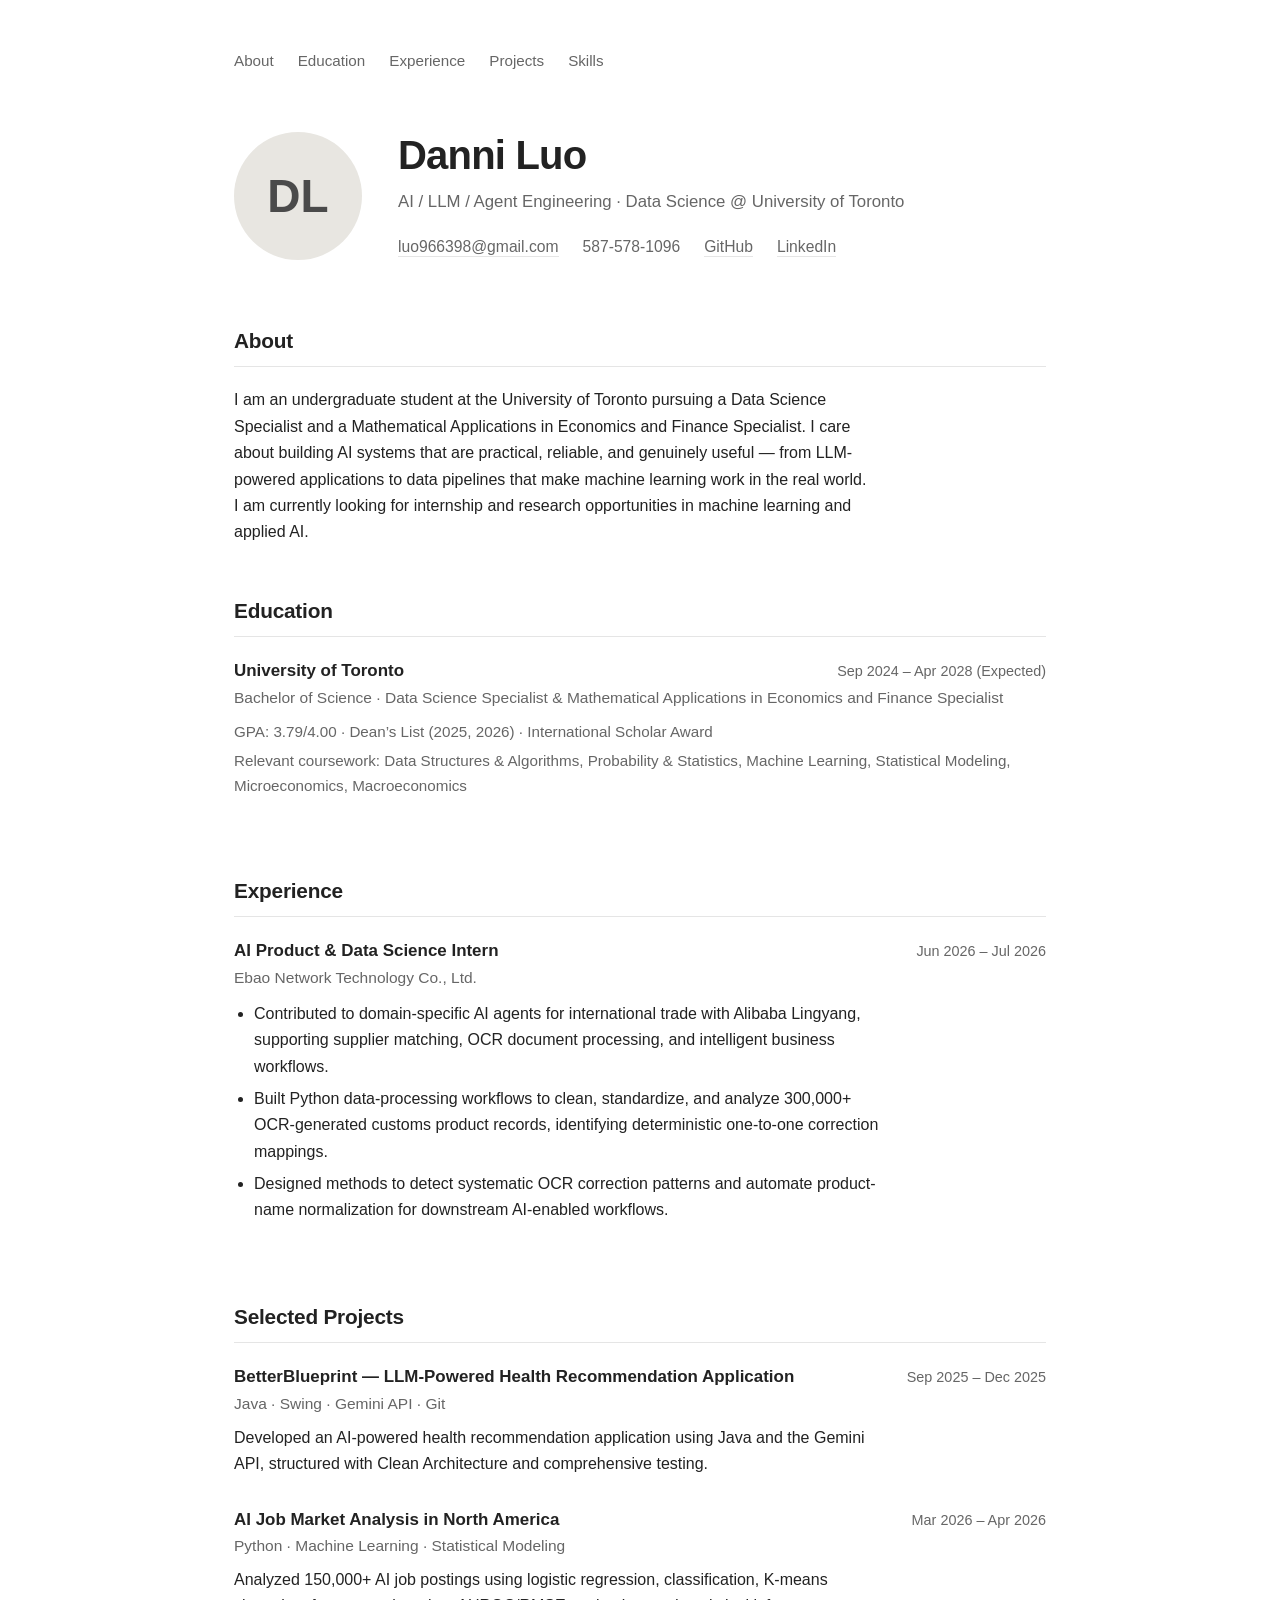
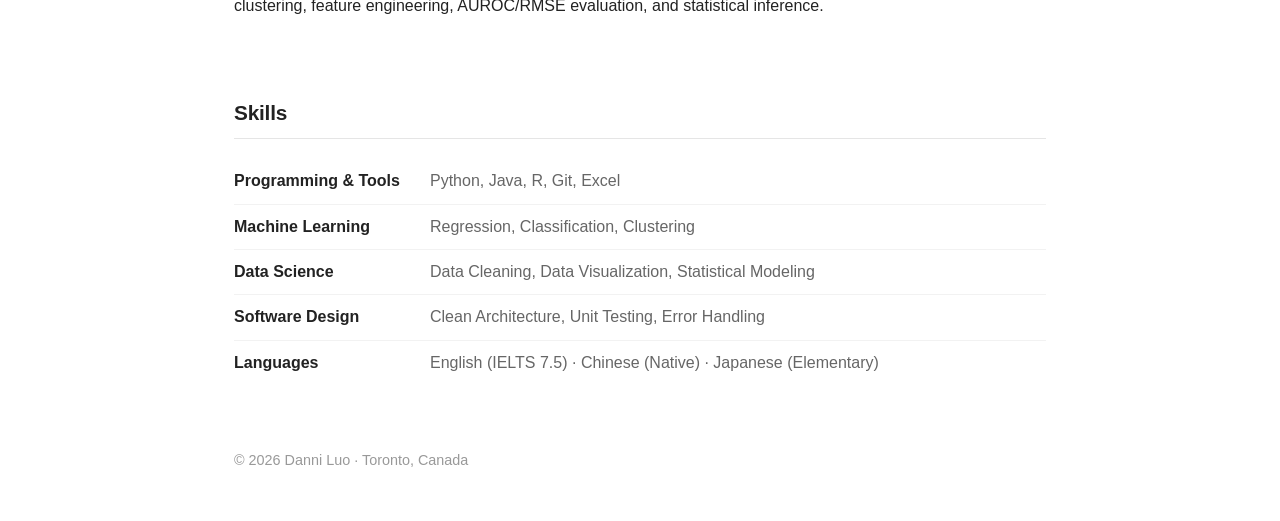
==== index.html @ 26270cbc "Initial personal website (Kaiming-style, GitHub Pages ready)" ====
<!DOCTYPE html>
<html lang="en">
<head>
  <meta charset="UTF-8">
  <meta name="viewport" content="width=device-width, initial-scale=1.0">
  <meta name="description" content="Danni Luo — Undergraduate student at the University of Toronto specializing in Data Science, with experience in AI, LLM, and agent engineering.">
  <title>Danni Luo</title>
  <link rel="stylesheet" href="css/style.css">
</head>
<body>

  <header class="site-header">
    <nav class="site-nav" aria-label="Page sections">
      <a href="#about">About</a>
      <a href="#education">Education</a>
      <a href="#experience">Experience</a>
      <a href="#projects">Projects</a>
      <a href="#skills">Skills</a>
    </nav>

    <div class="identity">
      <div class="avatar-wrap">
        <!-- Replace assets/avatar.svg with your photo (e.g. profile.jpg) -->
        <img class="avatar" src="assets/avatar.svg" alt="Danni Luo" width="128" height="128">
      </div>
      <div class="identity-text">
        <h1>Danni Luo</h1>
        <p class="tagline">AI / LLM / Agent Engineering &middot; Data Science @ University of Toronto</p>
        <ul class="contact">
          <li><a href="mailto:luo966398@gmail.com">luo966398@gmail.com</a></li>
          <li>587-578-1096</li>
          <!-- TODO: replace href with your GitHub profile URL -->
          <li><a href="#" class="placeholder" aria-label="GitHub profile (add link)">GitHub</a></li>
          <!-- TODO: replace href with your LinkedIn profile URL -->
          <li><a href="#" class="placeholder" aria-label="LinkedIn profile (add link)">LinkedIn</a></li>
        </ul>
      </div>
    </div>
  </header>

  <main>

    <section id="about" class="section">
      <h2>About</h2>
      <p>
        I am an undergraduate student at the University of Toronto pursuing a
        Data Science Specialist and a Mathematical Applications in Economics
        and Finance Specialist. I care about building AI systems that are
        practical, reliable, and genuinely useful &mdash; from LLM-powered
        applications to data pipelines that make machine learning work in the
        real world. I am currently looking for internship and research
        opportunities in machine learning and applied AI.
      </p>
    </section>

    <section id="education" class="section">
      <h2>Education</h2>
      <div class="entry">
        <div class="entry-head">
          <h3>University of Toronto</h3>
          <span class="entry-date">Sep 2024 &ndash; Apr 2028 (Expected)</span>
        </div>
        <p class="entry-sub">Bachelor of Science &middot; Data Science Specialist &amp; Mathematical Applications in Economics and Finance Specialist</p>
        <p class="entry-meta">GPA: 3.79/4.00 &middot; Dean&rsquo;s List (2025, 2026) &middot; International Scholar Award</p>
        <p class="entry-meta">Relevant coursework: Data Structures &amp; Algorithms, Probability &amp; Statistics, Machine Learning, Statistical Modeling, Microeconomics, Macroeconomics</p>
      </div>
    </section>

    <section id="experience" class="section">
      <h2>Experience</h2>
      <div class="entry">
        <div class="entry-head">
          <h3>AI Product &amp; Data Science Intern</h3>
          <span class="entry-date">Jun 2026 &ndash; Jul 2026</span>
        </div>
        <p class="entry-sub">Ebao Network Technology Co., Ltd.</p>
        <ul class="entry-list">
          <li>Contributed to domain-specific AI agents for international trade with Alibaba Lingyang, supporting supplier matching, OCR document processing, and intelligent business workflows.</li>
          <li>Built Python data-processing workflows to clean, standardize, and analyze 300,000+ OCR-generated customs product records, identifying deterministic one-to-one correction mappings.</li>
          <li>Designed methods to detect systematic OCR correction patterns and automate product-name normalization for downstream AI-enabled workflows.</li>
        </ul>
      </div>
    </section>

    <section id="projects" class="section">
      <h2>Selected Projects</h2>

      <div class="entry">
        <div class="entry-head">
          <h3>BetterBlueprint &mdash; LLM-Powered Health Recommendation Application</h3>
          <span class="entry-date">Sep 2025 &ndash; Dec 2025</span>
        </div>
        <p class="entry-sub">Java &middot; Swing &middot; Gemini API &middot; Git</p>
        <p class="entry-body">Developed an AI-powered health recommendation application using Java and the Gemini API, structured with Clean Architecture and comprehensive testing.</p>
      </div>

      <div class="entry">
        <div class="entry-head">
          <h3>AI Job Market Analysis in North America</h3>
          <span class="entry-date">Mar 2026 &ndash; Apr 2026</span>
        </div>
        <p class="entry-sub">Python &middot; Machine Learning &middot; Statistical Modeling</p>
        <p class="entry-body">Analyzed 150,000+ AI job postings using logistic regression, classification, K-means clustering, feature engineering, AUROC/RMSE evaluation, and statistical inference.</p>
      </div>
    </section>

    <section id="skills" class="section">
      <h2>Skills</h2>
      <dl class="skills">
        <div class="skill-row">
          <dt>Programming &amp; Tools</dt>
          <dd>Python, Java, R, Git, Excel</dd>
        </div>
        <div class="skill-row">
          <dt>Machine Learning</dt>
          <dd>Regression, Classification, Clustering</dd>
        </div>
        <div class="skill-row">
          <dt>Data Science</dt>
          <dd>Data Cleaning, Data Visualization, Statistical Modeling</dd>
        </div>
        <div class="skill-row">
          <dt>Software Design</dt>
          <dd>Clean Architecture, Unit Testing, Error Handling</dd>
        </div>
        <div class="skill-row">
          <dt>Languages</dt>
          <dd>English (IELTS 7.5) &middot; Chinese (Native) &middot; Japanese (Elementary)</dd>
        </div>
      </dl>
    </section>

  </main>

  <footer class="site-footer">
    <p>&copy; <span id="year"></span> Danni Luo &middot; Toronto, Canada</p>
  </footer>

  <script>
    document.getElementById("year").textContent = new Date().getFullYear();
  </script>
</body>
</html>
---- css/style.css ----
:root {
  --text: #222222;
  --muted: #666666;
  --line: #e5e5e5;
  --bg: #ffffff;
  --accent: #b45309;
}

* {
  margin: 0;
  padding: 0;
  box-sizing: border-box;
}

html {
  scroll-behavior: smooth;
}

body {
  font-family: -apple-system, BlinkMacSystemFont, "Segoe UI", Roboto,
    "Helvetica Neue", Helvetica, Arial, sans-serif;
  color: var(--text);
  background: var(--bg);
  line-height: 1.65;
  -webkit-font-smoothing: antialiased;
}

.site-header {
  max-width: 860px;
  margin: 0 auto;
  padding: 48px 24px 0;
}

.site-nav {
  display: flex;
  flex-wrap: wrap;
  gap: 24px;
  margin-bottom: 56px;
}

.site-nav a {
  color: var(--muted);
  text-decoration: none;
  font-size: 0.95rem;
  border-bottom: 1px solid transparent;
  padding-bottom: 2px;
  transition: color 0.15s ease, border-color 0.15s ease;
}

.site-nav a:hover {
  color: var(--text);
  border-bottom-color: var(--text);
}

.identity {
  display: flex;
  align-items: center;
  gap: 36px;
}

.avatar-wrap {
  flex-shrink: 0;
}

.avatar {
  display: block;
  width: 128px;
  height: 128px;
  border-radius: 50%;
  object-fit: cover;
}

.identity-text h1 {
  font-size: 2.5rem;
  font-weight: 700;
  letter-spacing: -0.02em;
  line-height: 1.15;
  margin-bottom: 10px;
}

.tagline {
  color: var(--muted);
  font-size: 1.05rem;
  margin-bottom: 18px;
}

.contact {
  list-style: none;
  display: flex;
  flex-wrap: wrap;
  gap: 8px 24px;
  color: var(--muted);
  font-size: 0.98rem;
}

.contact a {
  color: var(--muted);
  text-decoration: none;
  border-bottom: 1px solid var(--line);
  padding-bottom: 1px;
  transition: color 0.15s ease, border-color 0.15s ease;
}

.contact a:hover {
  color: var(--text);
  border-bottom-color: var(--text);
}

main {
  max-width: 860px;
  margin: 0 auto;
  padding: 24px 24px 8px;
}

.section {
  padding: 40px 0 8px;
}

.section h2 {
  font-size: 1.3rem;
  font-weight: 700;
  letter-spacing: -0.01em;
  margin-bottom: 20px;
  padding-bottom: 8px;
  border-bottom: 1px solid var(--line);
}

.section > p {
  max-width: 72ch;
}

.entry {
  margin-bottom: 28px;
}

.entry-head {
  display: flex;
  flex-wrap: wrap;
  align-items: baseline;
  justify-content: space-between;
  gap: 4px 16px;
}

.entry-head h3 {
  font-size: 1.06rem;
  font-weight: 650;
}

.entry-date {
  color: var(--muted);
  font-size: 0.9rem;
  white-space: nowrap;
}

.entry-sub {
  color: var(--muted);
  font-size: 0.97rem;
  margin-bottom: 8px;
}

.entry-meta {
  color: var(--muted);
  font-size: 0.95rem;
  margin-bottom: 4px;
}

.entry-list {
  margin: 10px 0 0 1.25em;
}

.entry-list li {
  margin-bottom: 6px;
  max-width: 72ch;
}

.entry-body {
  max-width: 72ch;
}

.skills {
  margin-bottom: 8px;
}

.skill-row {
  display: grid;
  grid-template-columns: 180px 1fr;
  gap: 16px;
  padding: 9px 0;
  border-bottom: 1px solid #f2f2f2;
}

.skill-row dt {
  font-weight: 600;
}

.skill-row dd {
  color: var(--muted);
}

.skill-row:last-child {
  border-bottom: none;
}

.site-footer {
  max-width: 860px;
  margin: 0 auto;
  padding: 40px 24px 48px;
  color: #999999;
  font-size: 0.9rem;
}

.placeholder {
  text-decoration: none;
  border-bottom-style: dotted;
}

@media (max-width: 640px) {
  .site-header {
    padding-top: 28px;
  }

  .site-nav {
    gap: 16px;
    margin-bottom: 36px;
  }

  .identity {
    flex-direction: column;
    align-items: flex-start;
    gap: 20px;
  }

  .identity-text h1 {
    font-size: 2rem;
  }

  .skill-row {
    grid-template-columns: 1fr;
    gap: 2px;
  }
}
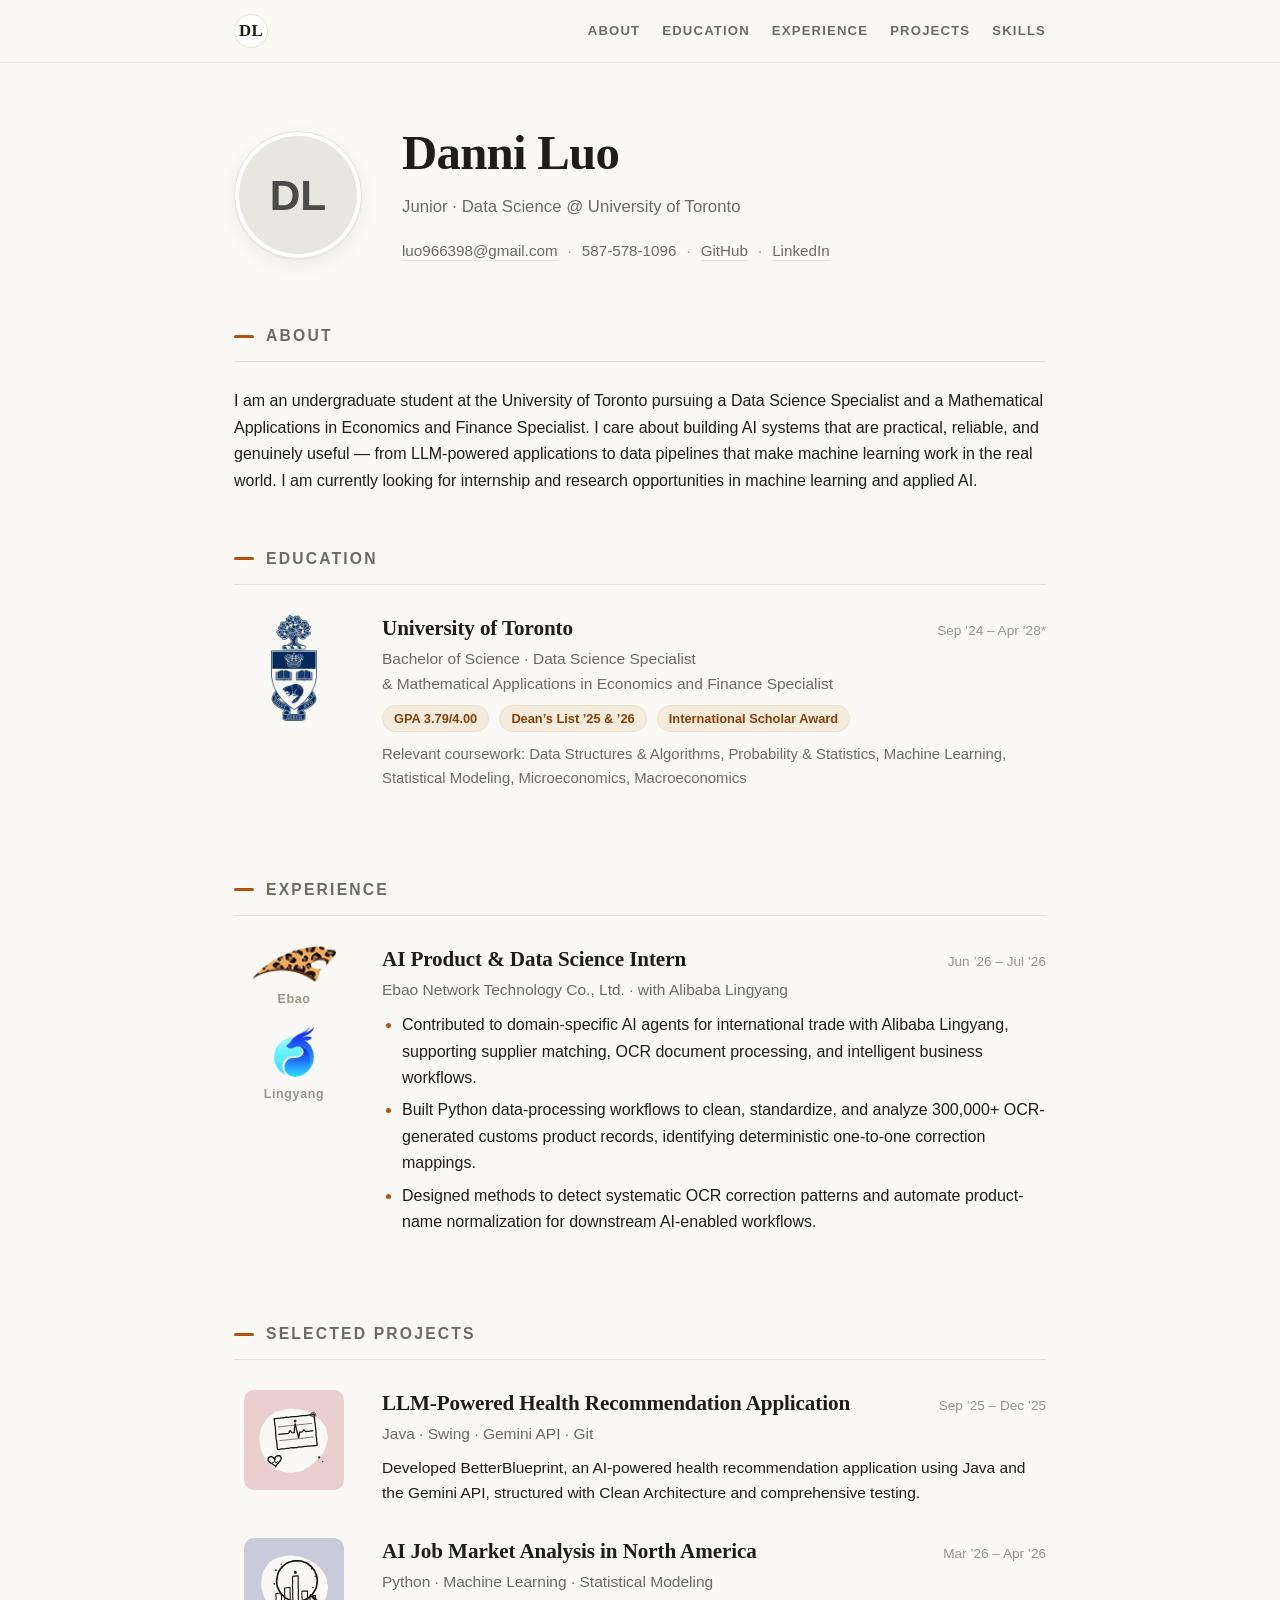
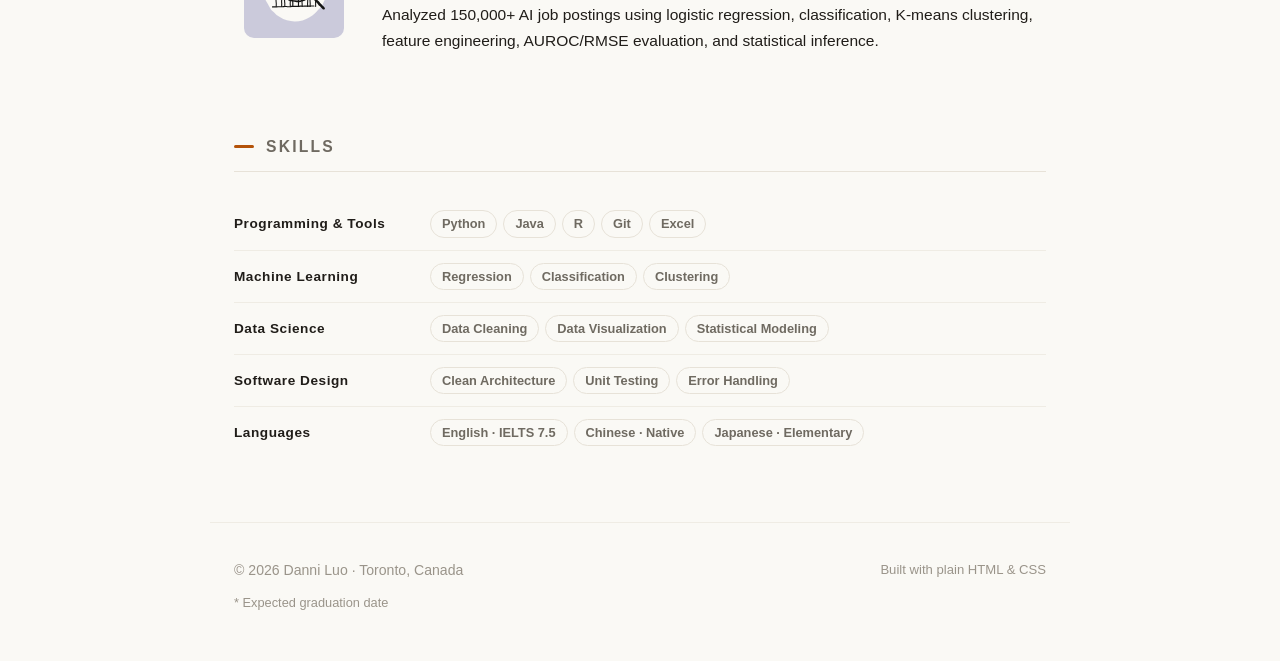
==== commit db2238a6: "Redesign site: unified layout, official logos, hand-drawn project art - Warm ivory theme, serif disp" ====
--- a/index.html
+++ b/index.html
@@ -4,20 +4,29 @@
   <meta charset="UTF-8">
   <meta name="viewport" content="width=device-width, initial-scale=1.0">
   <meta name="description" content="Danni Luo — Undergraduate student at the University of Toronto specializing in Data Science, with experience in AI, LLM, and agent engineering.">
+  <meta property="og:title" content="Danni Luo">
+  <meta property="og:description" content="Data Science @ University of Toronto">
+  <meta property="og:type" content="website">
   <title>Danni Luo</title>
+  <link rel="icon" href="assets/avatar.svg" type="image/svg+xml">
   <link rel="stylesheet" href="css/style.css">
 </head>
 <body>
 
-  <header class="site-header">
+  <div class="nav-wrap">
     <nav class="site-nav" aria-label="Page sections">
-      <a href="#about">About</a>
-      <a href="#education">Education</a>
-      <a href="#experience">Experience</a>
-      <a href="#projects">Projects</a>
-      <a href="#skills">Skills</a>
+      <a class="nav-brand" href="#top" aria-label="Back to top">DL</a>
+      <span class="nav-links">
+        <a href="#about">About</a>
+        <a href="#education">Education</a>
+        <a href="#experience">Experience</a>
+        <a href="#projects">Projects</a>
+        <a href="#skills">Skills</a>
+      </span>
     </nav>
+  </div>
 
+  <header class="site-header" id="top">
     <div class="identity">
       <div class="avatar-wrap">
         <!-- Replace assets/avatar.svg with your photo (e.g. profile.jpg) -->
@@ -25,12 +34,11 @@
       </div>
       <div class="identity-text">
         <h1>Danni Luo</h1>
-        <p class="tagline">AI / LLM / Agent Engineering &middot; Data Science @ University of Toronto</p>
+        <p class="tagline">Junior &middot; Data&nbsp;Science @ University&nbsp;of&nbsp;Toronto</p>
         <ul class="contact">
           <li><a href="mailto:luo966398@gmail.com">luo966398@gmail.com</a></li>
           <li>587-578-1096</li>
-          <!-- TODO: replace href with your GitHub profile URL -->
-          <li><a href="#" class="placeholder" aria-label="GitHub profile (add link)">GitHub</a></li>
+          <li><a href="https://github.com/DanniLuo1" target="_blank" rel="noopener">GitHub</a></li>
           <!-- TODO: replace href with your LinkedIn profile URL -->
           <li><a href="#" class="placeholder" aria-label="LinkedIn profile (add link)">LinkedIn</a></li>
         </ul>
@@ -55,52 +63,83 @@
 
     <section id="education" class="section">
       <h2>Education</h2>
-      <div class="entry">
-        <div class="entry-head">
-          <h3>University of Toronto</h3>
-          <span class="entry-date">Sep 2024 &ndash; Apr 2028 (Expected)</span>
+      <div class="entry with-logo">
+        <div class="entry-logo">
+          <img class="logo-crest" src="assets/logos/uoft.png" alt="University of Toronto crest" loading="lazy">
         </div>
-        <p class="entry-sub">Bachelor of Science &middot; Data Science Specialist &amp; Mathematical Applications in Economics and Finance Specialist</p>
-        <p class="entry-meta">GPA: 3.79/4.00 &middot; Dean&rsquo;s List (2025, 2026) &middot; International Scholar Award</p>
-        <p class="entry-meta">Relevant coursework: Data Structures &amp; Algorithms, Probability &amp; Statistics, Machine Learning, Statistical Modeling, Microeconomics, Macroeconomics</p>
+        <div class="entry-content">
+          <div class="entry-head">
+            <h3>University of Toronto</h3>
+            <span class="entry-date">Sep &rsquo;24 &ndash; Apr &rsquo;28&ast;</span>
+          </div>
+          <p class="entry-sub">Bachelor of Science &middot; Data Science Specialist<br>&amp; Mathematical Applications in Economics and Finance Specialist</p>
+          <p class="entry-meta">
+            <span class="badge">GPA 3.79/4.00</span>
+            <span class="badge">Dean&rsquo;s List &rsquo;25 &amp; &rsquo;26</span>
+            <span class="badge">International Scholar Award</span>
+          </p>
+          <p class="entry-meta">Relevant coursework: Data Structures &amp; Algorithms, Probability &amp; Statistics, Machine Learning, Statistical Modeling, Microeconomics, Macroeconomics</p>
+        </div>
       </div>
     </section>
 
     <section id="experience" class="section">
       <h2>Experience</h2>
-      <div class="entry">
-        <div class="entry-head">
-          <h3>AI Product &amp; Data Science Intern</h3>
-          <span class="entry-date">Jun 2026 &ndash; Jul 2026</span>
+      <div class="entry with-logo">
+        <div class="entry-logo logo-stack">
+          <figure class="logo-item">
+            <img class="logo-leopard" src="assets/logos/ebao.png" alt="Ebao leopard mark" loading="lazy">
+            <figcaption>Ebao</figcaption>
+          </figure>
+          <figure class="logo-item">
+            <img class="logo-ram" src="assets/logos/lingyang.png" alt="Alibaba Lingyang mark" loading="lazy">
+            <figcaption>Lingyang</figcaption>
+          </figure>
         </div>
-        <p class="entry-sub">Ebao Network Technology Co., Ltd.</p>
-        <ul class="entry-list">
-          <li>Contributed to domain-specific AI agents for international trade with Alibaba Lingyang, supporting supplier matching, OCR document processing, and intelligent business workflows.</li>
-          <li>Built Python data-processing workflows to clean, standardize, and analyze 300,000+ OCR-generated customs product records, identifying deterministic one-to-one correction mappings.</li>
-          <li>Designed methods to detect systematic OCR correction patterns and automate product-name normalization for downstream AI-enabled workflows.</li>
-        </ul>
+        <div class="entry-content">
+          <div class="entry-head">
+            <h3>AI Product &amp; Data Science Intern</h3>
+            <span class="entry-date">Jun &rsquo;26 &ndash; Jul &rsquo;26</span>
+          </div>
+          <p class="entry-sub">Ebao Network Technology Co., Ltd. &middot; with Alibaba Lingyang</p>
+          <ul class="entry-list">
+            <li>Contributed to domain-specific AI agents for international trade with Alibaba Lingyang, supporting supplier matching, OCR document processing, and intelligent business workflows.</li>
+            <li>Built Python data-processing workflows to clean, standardize, and analyze 300,000+ OCR-generated customs product records, identifying deterministic one-to-one correction mappings.</li>
+            <li>Designed methods to detect systematic OCR correction patterns and automate product-name normalization for downstream AI-enabled workflows.</li>
+          </ul>
+        </div>
       </div>
     </section>
 
     <section id="projects" class="section">
       <h2>Selected Projects</h2>
 
-      <div class="entry">
-        <div class="entry-head">
-          <h3>BetterBlueprint &mdash; LLM-Powered Health Recommendation Application</h3>
-          <span class="entry-date">Sep 2025 &ndash; Dec 2025</span>
+      <div class="entry with-logo">
+        <div class="entry-logo">
+          <img class="project-art-img" src="assets/projects/betterblueprint.svg" alt="Hand-drawn illustration of a blueprint sheet carrying a heartbeat pulse line, with a small heart" loading="lazy">
         </div>
-        <p class="entry-sub">Java &middot; Swing &middot; Gemini API &middot; Git</p>
-        <p class="entry-body">Developed an AI-powered health recommendation application using Java and the Gemini API, structured with Clean Architecture and comprehensive testing.</p>
+        <div class="entry-content">
+          <div class="entry-head">
+            <h3>LLM-Powered Health Recommendation Application</h3>
+            <span class="entry-date">Sep &rsquo;25 &ndash; Dec &rsquo;25</span>
+          </div>
+          <p class="entry-sub">Java &middot; Swing &middot; Gemini API &middot; Git</p>
+          <p class="entry-body">Developed BetterBlueprint, an AI-powered health recommendation application using Java and the Gemini API, structured with Clean Architecture and comprehensive testing.</p>
+        </div>
       </div>
 
-      <div class="entry">
-        <div class="entry-head">
-          <h3>AI Job Market Analysis in North America</h3>
-          <span class="entry-date">Mar 2026 &ndash; Apr 2026</span>
+      <div class="entry with-logo">
+        <div class="entry-logo">
+          <img class="project-art-img" src="assets/projects/jobmarket.svg" alt="Hand-drawn illustration of a magnifying glass reading a field of bar-chart marks" loading="lazy">
         </div>
-        <p class="entry-sub">Python &middot; Machine Learning &middot; Statistical Modeling</p>
-        <p class="entry-body">Analyzed 150,000+ AI job postings using logistic regression, classification, K-means clustering, feature engineering, AUROC/RMSE evaluation, and statistical inference.</p>
+        <div class="entry-content">
+          <div class="entry-head">
+            <h3>AI Job Market Analysis in North America</h3>
+            <span class="entry-date">Mar &rsquo;26 &ndash; Apr &rsquo;26</span>
+          </div>
+          <p class="entry-sub">Python &middot; Machine Learning &middot; Statistical Modeling</p>
+          <p class="entry-body">Analyzed 150,000+ AI job postings using logistic regression, classification, K-means clustering, feature engineering, AUROC/RMSE evaluation, and statistical inference.</p>
+        </div>
       </div>
     </section>
 
@@ -109,23 +148,23 @@
       <dl class="skills">
         <div class="skill-row">
           <dt>Programming &amp; Tools</dt>
-          <dd>Python, Java, R, Git, Excel</dd>
+          <dd><ul class="chip-row"><li>Python</li><li>Java</li><li>R</li><li>Git</li><li>Excel</li></ul></dd>
         </div>
         <div class="skill-row">
           <dt>Machine Learning</dt>
-          <dd>Regression, Classification, Clustering</dd>
+          <dd><ul class="chip-row"><li>Regression</li><li>Classification</li><li>Clustering</li></ul></dd>
         </div>
         <div class="skill-row">
           <dt>Data Science</dt>
-          <dd>Data Cleaning, Data Visualization, Statistical Modeling</dd>
+          <dd><ul class="chip-row"><li>Data Cleaning</li><li>Data Visualization</li><li>Statistical Modeling</li></ul></dd>
         </div>
         <div class="skill-row">
           <dt>Software Design</dt>
-          <dd>Clean Architecture, Unit Testing, Error Handling</dd>
+          <dd><ul class="chip-row"><li>Clean Architecture</li><li>Unit Testing</li><li>Error Handling</li></ul></dd>
         </div>
         <div class="skill-row">
           <dt>Languages</dt>
-          <dd>English (IELTS 7.5) &middot; Chinese (Native) &middot; Japanese (Elementary)</dd>
+          <dd><ul class="chip-row"><li>English · IELTS 7.5</li><li>Chinese · Native</li><li>Japanese · Elementary</li></ul></dd>
         </div>
       </dl>
     </section>
@@ -133,7 +172,11 @@
   </main>
 
   <footer class="site-footer">
-    <p>&copy; <span id="year"></span> Danni Luo &middot; Toronto, Canada</p>
+    <div class="footer-row">
+      <p>&copy; <span id="year"></span> Danni Luo &middot; Toronto, Canada</p>
+      <p class="footer-note">Built with plain HTML &amp; CSS</p>
+    </div>
+    <p class="footnote">&ast; Expected graduation date</p>
   </footer>
 
   <script>
--- a/css/style.css
+++ b/css/style.css
@@ -1,9 +1,26 @@
+/* ------------------------------------------------------------------
+   Danni Luo — personal site
+   Minimal academic layout, warm ivory canvas, amber accent,
+   serif display type paired with a system sans body.
+------------------------------------------------------------------- */
+
 :root {
-  --text: #222222;
-  --muted: #666666;
-  --line: #e5e5e5;
-  --bg: #ffffff;
+  --bg: #faf9f5;
+  --surface: #ffffff;
+  --text: #201d19;
+  --muted: #6f6a61;
+  --faint: #9a948a;
+  --line: #e7e2d8;
+  --line-soft: #efece4;
   --accent: #b45309;
+  --accent-ink: #8a3f06;
+  --accent-soft: #f6ecdd;
+  --serif: "Charter", "Bitstream Charter", "Cambria", Georgia, "Times New Roman", serif;
+  --sans: -apple-system, BlinkMacSystemFont, "Segoe UI", Roboto,
+    "Helvetica Neue", Helvetica, Arial, sans-serif;
+  --radius: 14px;
+  --shadow-card: 0 1px 2px rgba(32, 29, 25, 0.05), 0 6px 18px rgba(32, 29, 25, 0.06);
+  --shadow-lift: 0 2px 4px rgba(32, 29, 25, 0.06), 0 14px 30px rgba(32, 29, 25, 0.1);
 }
 
 * {
@@ -17,45 +34,126 @@
 }
 
 body {
-  font-family: -apple-system, BlinkMacSystemFont, "Segoe UI", Roboto,
-    "Helvetica Neue", Helvetica, Arial, sans-serif;
+  font-family: var(--sans);
   color: var(--text);
   background: var(--bg);
   line-height: 1.65;
   -webkit-font-smoothing: antialiased;
-}
+  text-rendering: optimizeLegibility;
+}
+
+::selection {
+  background: var(--accent-soft);
+  color: var(--accent-ink);
+}
+
+a {
+  color: inherit;
+}
+
+a:focus-visible,
+button:focus-visible {
+  outline: 2px solid var(--accent);
+  outline-offset: 2px;
+  border-radius: 2px;
+}
+
+/* ------------------------------- navigation ------------------------------- */
+
+.nav-wrap {
+  position: sticky;
+  top: 0;
+  z-index: 20;
+  background: rgba(250, 249, 245, 0.82);
+  -webkit-backdrop-filter: blur(10px);
+  backdrop-filter: blur(10px);
+  border-bottom: 1px solid var(--line-soft);
+}
+
+.site-nav {
+  max-width: 860px;
+  margin: 0 auto;
+  padding: 14px 24px;
+  display: flex;
+  align-items: center;
+  justify-content: space-between;
+  gap: 16px;
+}
+
+.nav-brand {
+  font-family: var(--serif);
+  font-weight: 700;
+  font-size: 1.05rem;
+  letter-spacing: 0.02em;
+  text-decoration: none;
+  color: var(--text);
+  width: 34px;
+  height: 34px;
+  display: inline-flex;
+  align-items: center;
+  justify-content: center;
+  border: 1px solid var(--line);
+  border-radius: 50%;
+  background: var(--surface);
+  transition: border-color 0.15s ease, color 0.15s ease;
+}
+
+.nav-brand:hover {
+  border-color: var(--accent);
+  color: var(--accent);
+}
+
+.nav-links {
+  display: flex;
+  flex-wrap: wrap;
+  gap: 6px 22px;
+}
+
+.nav-links a {
+  color: var(--muted);
+  text-decoration: none;
+  font-size: 0.82rem;
+  font-weight: 600;
+  letter-spacing: 0.09em;
+  text-transform: uppercase;
+  padding: 4px 0;
+  position: relative;
+  transition: color 0.15s ease;
+}
+
+.nav-links a::after {
+  content: "";
+  position: absolute;
+  left: 0;
+  bottom: 0;
+  width: 100%;
+  height: 2px;
+  background: var(--accent);
+  transform: scaleX(0);
+  transform-origin: left;
+  transition: transform 0.18s ease;
+}
+
+.nav-links a:hover {
+  color: var(--text);
+}
+
+.nav-links a:hover::after {
+  transform: scaleX(1);
+}
+
+/* ------------------------------- header ------------------------------- */
 
 .site-header {
   max-width: 860px;
   margin: 0 auto;
-  padding: 48px 24px 0;
-}
-
-.site-nav {
-  display: flex;
-  flex-wrap: wrap;
-  gap: 24px;
-  margin-bottom: 56px;
-}
-
-.site-nav a {
-  color: var(--muted);
-  text-decoration: none;
-  font-size: 0.95rem;
-  border-bottom: 1px solid transparent;
-  padding-bottom: 2px;
-  transition: color 0.15s ease, border-color 0.15s ease;
-}
-
-.site-nav a:hover {
-  color: var(--text);
-  border-bottom-color: var(--text);
+  padding: 64px 24px 0;
 }
 
 .identity {
   display: flex;
   align-items: center;
-  gap: 36px;
+  gap: 40px;
 }
 
 .avatar-wrap {
@@ -68,14 +166,19 @@
   height: 128px;
   border-radius: 50%;
   object-fit: cover;
+  background: var(--surface);
+  border: 1px solid var(--line);
+  padding: 4px;
+  box-shadow: var(--shadow-card);
 }
 
 .identity-text h1 {
-  font-size: 2.5rem;
+  font-family: var(--serif);
+  font-size: 3.05rem;
   font-weight: 700;
-  letter-spacing: -0.02em;
-  line-height: 1.15;
-  margin-bottom: 10px;
+  letter-spacing: -0.015em;
+  line-height: 1.1;
+  margin-bottom: 12px;
 }
 
 .tagline {
@@ -88,9 +191,16 @@
   list-style: none;
   display: flex;
   flex-wrap: wrap;
-  gap: 8px 24px;
-  color: var(--muted);
-  font-size: 0.98rem;
+  align-items: center;
+  gap: 6px 0;
+  color: var(--muted);
+  font-size: 0.95rem;
+}
+
+.contact li + li::before {
+  content: "·";
+  margin: 0 10px;
+  color: var(--faint);
 }
 
 .contact a {
@@ -102,35 +212,110 @@
 }
 
 .contact a:hover {
-  color: var(--text);
-  border-bottom-color: var(--text);
-}
+  color: var(--accent-ink);
+  border-bottom-color: var(--accent);
+}
+
+/* ------------------------------- sections ------------------------------- */
 
 main {
   max-width: 860px;
   margin: 0 auto;
-  padding: 24px 24px 8px;
+  padding: 16px 24px 8px;
 }
 
 .section {
-  padding: 40px 0 8px;
+  padding: 44px 0 8px;
+  scroll-margin-top: 76px;
 }
 
 .section h2 {
-  font-size: 1.3rem;
+  display: flex;
+  align-items: center;
+  gap: 12px;
+  font-size: 0.98rem;
   font-weight: 700;
-  letter-spacing: -0.01em;
-  margin-bottom: 20px;
-  padding-bottom: 8px;
+  letter-spacing: 0.14em;
+  text-transform: uppercase;
+  color: var(--muted);
+  margin-bottom: 26px;
+  padding-bottom: 12px;
   border-bottom: 1px solid var(--line);
 }
 
+.section h2::before {
+  content: "";
+  width: 20px;
+  height: 3px;
+  border-radius: 2px;
+  background: var(--accent);
+  flex-shrink: 0;
+}
+
 .section > p {
-  max-width: 72ch;
-}
+  max-width: none;
+}
+
+/* ------------------------------- entries ------------------------------- */
 
 .entry {
   margin-bottom: 28px;
+}
+
+.entry.with-logo {
+  display: grid;
+  grid-template-columns: 120px 1fr;
+  gap: 28px;
+  align-items: start;
+}
+
+.entry-logo {
+  display: flex;
+  flex-direction: column;
+  align-items: center;
+  justify-content: flex-start;
+  gap: 18px;
+  padding-top: 4px;
+}
+
+.entry-logo img {
+  display: block;
+  width: auto;
+  height: auto;
+  object-fit: contain;
+}
+
+.entry-logo .logo-crest {
+  height: 106px;
+}
+
+.logo-item {
+  display: flex;
+  flex-direction: column;
+  align-items: center;
+  gap: 7px;
+}
+
+.logo-item figcaption {
+  font-size: 0.78rem;
+  font-weight: 600;
+  letter-spacing: 0.05em;
+  color: var(--faint);
+}
+
+.logo-item .logo-leopard {
+  height: 36px;
+}
+
+.logo-item .logo-ram {
+  height: 50px;
+}
+
+.entry-logo .project-art-img {
+  width: 100px;
+  height: 100px;
+  object-fit: cover;
+  border-radius: 10px;
 }
 
 .entry-head {
@@ -142,13 +327,16 @@
 }
 
 .entry-head h3 {
-  font-size: 1.06rem;
-  font-weight: 650;
+  font-family: var(--serif);
+  font-size: 1.32rem;
+  font-weight: 700;
+  letter-spacing: -0.005em;
 }
 
 .entry-date {
-  color: var(--muted);
-  font-size: 0.9rem;
+  color: var(--faint);
+  font-size: 0.85rem;
+  font-variant-numeric: tabular-nums;
   white-space: nowrap;
 }
 
@@ -160,8 +348,21 @@
 
 .entry-meta {
   color: var(--muted);
-  font-size: 0.95rem;
-  margin-bottom: 4px;
+  font-size: 0.93rem;
+  margin-bottom: 6px;
+}
+
+.badge {
+  display: inline-block;
+  font-size: 0.8rem;
+  font-weight: 600;
+  color: var(--accent-ink);
+  background: var(--accent-soft);
+  border: 1px solid #efdfc9;
+  border-radius: 999px;
+  padding: 2px 11px;
+  margin: 0 6px 4px 0;
+  white-space: nowrap;
 }
 
 .entry-list {
@@ -170,12 +371,43 @@
 
 .entry-list li {
   margin-bottom: 6px;
-  max-width: 72ch;
+}
+
+.entry-list li::marker {
+  color: var(--accent);
 }
 
 .entry-body {
-  max-width: 72ch;
-}
+  font-size: 0.97rem;
+}
+
+/* ------------------------------- chips ------------------------------- */
+
+.chip-row {
+  list-style: none;
+  display: flex;
+  flex-wrap: wrap;
+  gap: 6px;
+}
+
+.chip-row li {
+  font-size: 0.8rem;
+  font-weight: 550;
+  color: var(--muted);
+  background: var(--bg);
+  border: 1px solid var(--line);
+  border-radius: 999px;
+  padding: 2px 11px;
+  white-space: nowrap;
+  transition: color 0.15s ease, border-color 0.15s ease;
+}
+
+.chip-row li:hover {
+  color: var(--accent-ink);
+  border-color: var(--accent);
+}
+
+/* ------------------------------- skills ------------------------------- */
 
 .skills {
   margin-bottom: 8px;
@@ -185,12 +417,16 @@
   display: grid;
   grid-template-columns: 180px 1fr;
   gap: 16px;
-  padding: 9px 0;
-  border-bottom: 1px solid #f2f2f2;
+  padding: 12px 0;
+  border-bottom: 1px solid var(--line-soft);
+  align-items: start;
 }
 
 .skill-row dt {
-  font-weight: 600;
+  font-size: 0.85rem;
+  font-weight: 700;
+  letter-spacing: 0.04em;
+  padding-top: 3px;
 }
 
 .skill-row dd {
@@ -200,13 +436,33 @@
 .skill-row:last-child {
   border-bottom: none;
 }
+
+/* ------------------------------- footer ------------------------------- */
 
 .site-footer {
   max-width: 860px;
   margin: 0 auto;
-  padding: 40px 24px 48px;
-  color: #999999;
-  font-size: 0.9rem;
+  padding: 36px 24px 48px;
+  color: var(--faint);
+  font-size: 0.88rem;
+  border-top: 1px solid var(--line-soft);
+  margin-top: 40px;
+}
+
+.footer-row {
+  display: flex;
+  flex-wrap: wrap;
+  justify-content: space-between;
+  gap: 4px 16px;
+}
+
+.footer-note {
+  font-size: 0.82rem;
+}
+
+.footnote {
+  margin-top: 10px;
+  font-size: 0.8rem;
 }
 
 .placeholder {
@@ -214,14 +470,34 @@
   border-bottom-style: dotted;
 }
 
+/* ------------------------------- responsive ------------------------------- */
+
 @media (max-width: 640px) {
   .site-header {
-    padding-top: 28px;
+    padding-top: 40px;
   }
 
   .site-nav {
-    gap: 16px;
-    margin-bottom: 36px;
+    padding: 12px 20px;
+    flex-wrap: nowrap;
+  }
+
+  .nav-links {
+    flex-wrap: nowrap;
+    gap: 18px;
+    overflow-x: auto;
+    scrollbar-width: none;
+    -webkit-mask-image: linear-gradient(to right, #000 90%, transparent);
+    mask-image: linear-gradient(to right, #000 90%, transparent);
+  }
+
+  .nav-links::-webkit-scrollbar {
+    display: none;
+  }
+
+  .nav-links a {
+    font-size: 0.74rem;
+    white-space: nowrap;
   }
 
   .identity {
@@ -231,11 +507,53 @@
   }
 
   .identity-text h1 {
-    font-size: 2rem;
+    font-size: 2.45rem;
+  }
+
+  .entry.with-logo {
+    grid-template-columns: 1fr;
+    gap: 14px;
+  }
+
+  .entry-logo {
+    flex-direction: row;
+    align-items: center;
+    justify-content: flex-start;
+    gap: 26px;
+    padding-top: 0;
+  }
+
+  .entry-logo .logo-crest {
+    height: 72px;
+  }
+
+  .logo-item .logo-leopard {
+    height: 30px;
+  }
+
+  .logo-item .logo-ram {
+    height: 42px;
+  }
+
+  .entry-logo .project-art-img {
+    width: 76px;
+    height: 76px;
   }
 
   .skill-row {
     grid-template-columns: 1fr;
-    gap: 2px;
-  }
-}
+    gap: 6px;
+  }
+}
+
+@media (prefers-reduced-motion: reduce) {
+  html {
+    scroll-behavior: auto;
+  }
+
+  *,
+  *::before,
+  *::after {
+    transition: none !important;
+  }
+}
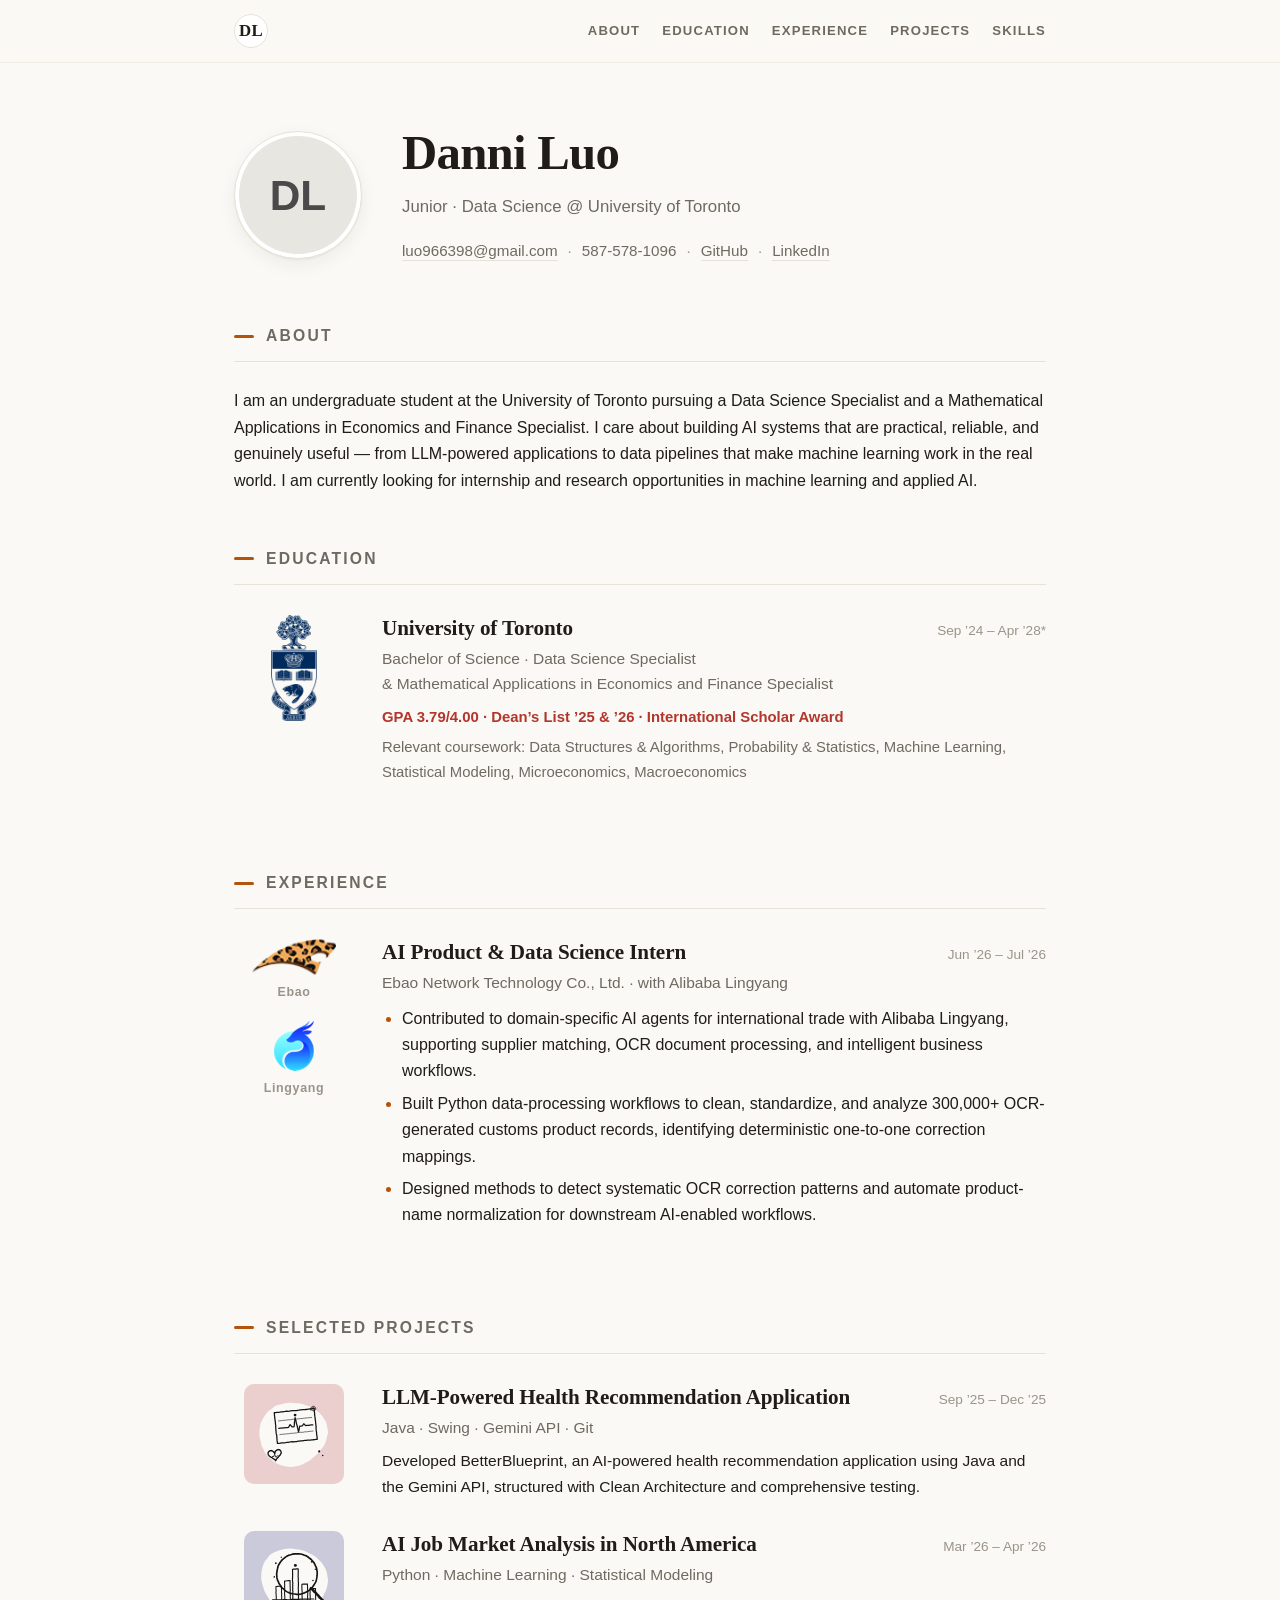
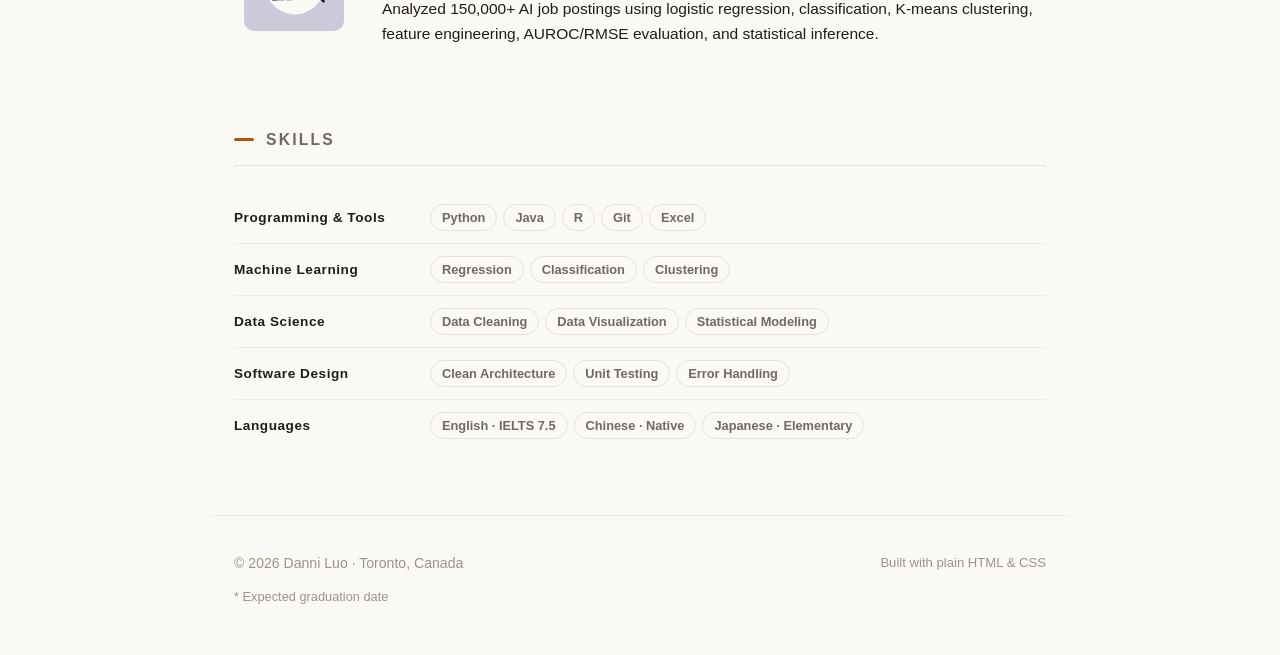
==== commit 89314ead: "Refine copy and footer: junior tagline, two-line degree, text highlights - Tagline: Junior · Data Sc" ====
--- a/index.html
+++ b/index.html
@@ -73,11 +73,7 @@
             <span class="entry-date">Sep &rsquo;24 &ndash; Apr &rsquo;28&ast;</span>
           </div>
           <p class="entry-sub">Bachelor of Science &middot; Data Science Specialist<br>&amp; Mathematical Applications in Economics and Finance Specialist</p>
-          <p class="entry-meta">
-            <span class="badge">GPA 3.79/4.00</span>
-            <span class="badge">Dean&rsquo;s List &rsquo;25 &amp; &rsquo;26</span>
-            <span class="badge">International Scholar Award</span>
-          </p>
+          <p class="entry-meta highlights">GPA 3.79/4.00 &middot; Dean&rsquo;s List &rsquo;25 &amp; &rsquo;26 &middot; International Scholar Award</p>
           <p class="entry-meta">Relevant coursework: Data Structures &amp; Algorithms, Probability &amp; Statistics, Machine Learning, Statistical Modeling, Microeconomics, Macroeconomics</p>
         </div>
       </div>
--- a/css/style.css
+++ b/css/style.css
@@ -15,6 +15,7 @@
   --accent: #b45309;
   --accent-ink: #8a3f06;
   --accent-soft: #f6ecdd;
+  --red: #b3352b;
   --serif: "Charter", "Bitstream Charter", "Cambria", Georgia, "Times New Roman", serif;
   --sans: -apple-system, BlinkMacSystemFont, "Segoe UI", Roboto,
     "Helvetica Neue", Helvetica, Arial, sans-serif;
@@ -352,17 +353,9 @@
   margin-bottom: 6px;
 }
 
-.badge {
-  display: inline-block;
-  font-size: 0.8rem;
+.highlights {
+  color: var(--red);
   font-weight: 600;
-  color: var(--accent-ink);
-  background: var(--accent-soft);
-  border: 1px solid #efdfc9;
-  border-radius: 999px;
-  padding: 2px 11px;
-  margin: 0 6px 4px 0;
-  white-space: nowrap;
 }
 
 .entry-list {
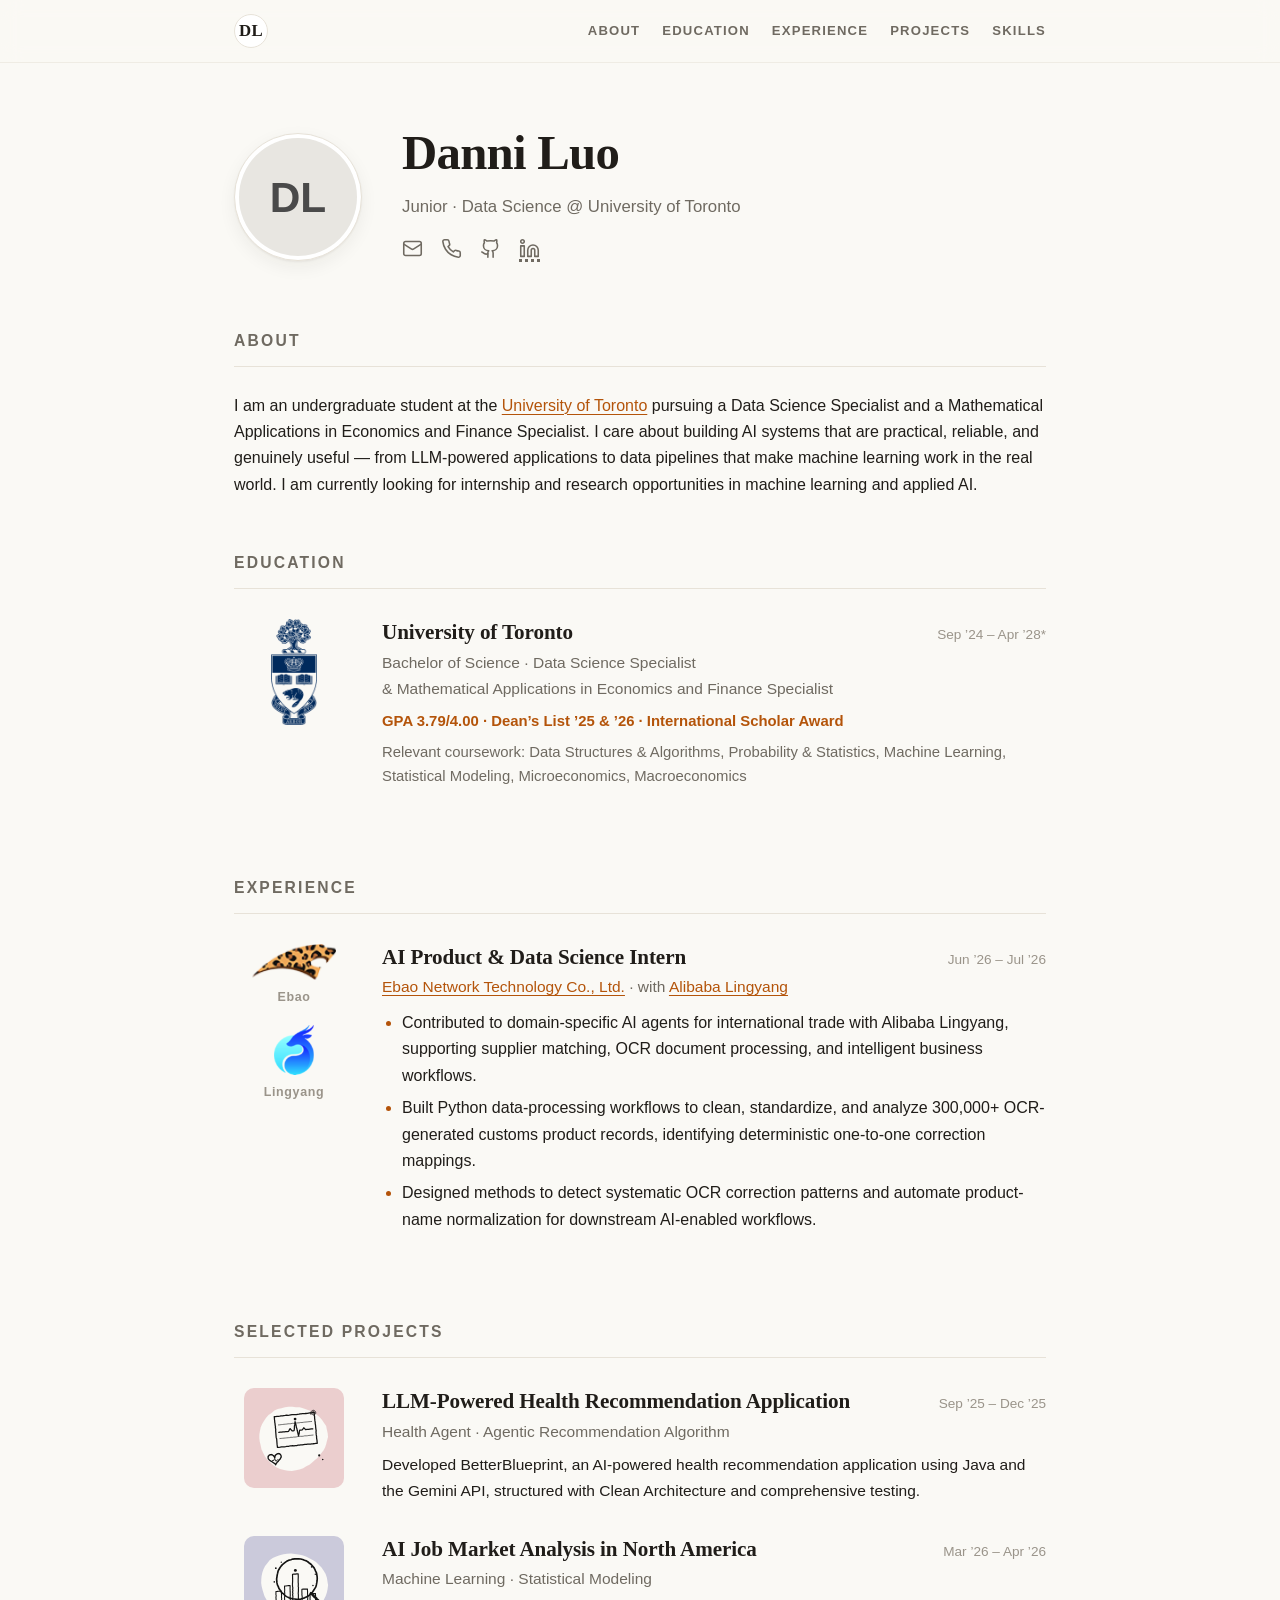
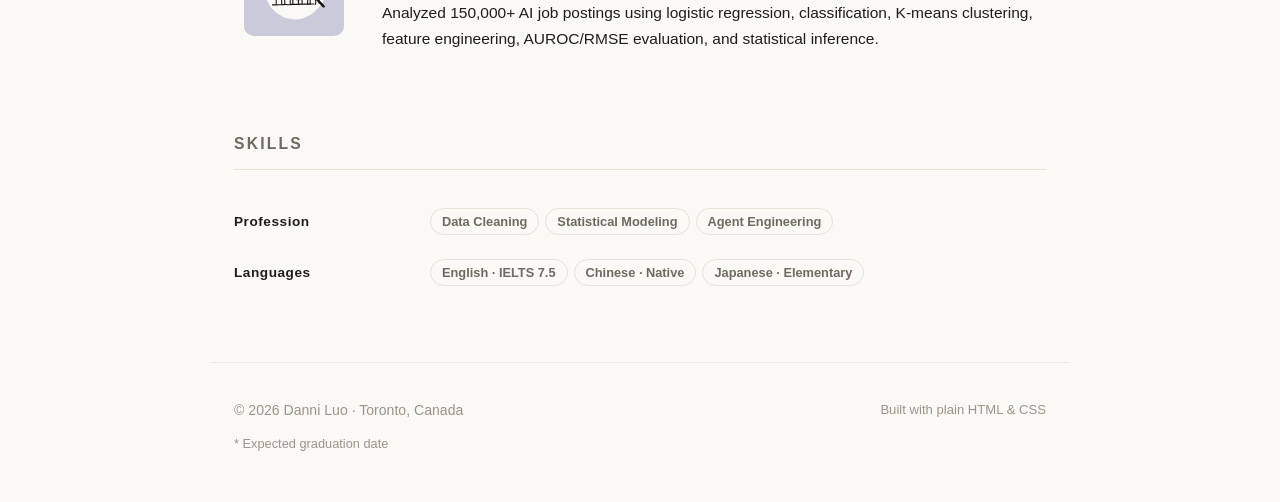
==== commit 7b93f697: "Add text links, contact icons, slimmer skills section - U of T / Ebao / Lingyang names link to offic" ====
--- a/index.html
+++ b/index.html
@@ -36,11 +36,11 @@
         <h1>Danni Luo</h1>
         <p class="tagline">Junior &middot; Data&nbsp;Science @ University&nbsp;of&nbsp;Toronto</p>
         <ul class="contact">
-          <li><a href="mailto:luo966398@gmail.com">luo966398@gmail.com</a></li>
-          <li>587-578-1096</li>
-          <li><a href="https://github.com/DanniLuo1" target="_blank" rel="noopener">GitHub</a></li>
+          <li><a href="mailto:luo966398@gmail.com" aria-label="Email: luo966398@gmail.com"><svg viewBox="0 0 24 24" fill="none" stroke="currentColor" stroke-width="1.8" stroke-linecap="round" stroke-linejoin="round" aria-hidden="true"><rect width="20" height="16" x="2" y="4" rx="2"/><path d="m22 7-8.97 5.7a1.94 1.94 0 0 1-2.06 0L2 7"/></svg></a></li>
+          <li><a href="tel:+15875781096" aria-label="Phone: 587-578-1096"><svg viewBox="0 0 24 24" fill="none" stroke="currentColor" stroke-width="1.8" stroke-linecap="round" stroke-linejoin="round" aria-hidden="true"><path d="M22 16.92v3a2 2 0 0 1-2.18 2 19.79 19.79 0 0 1-8.63-3.07 19.5 19.5 0 0 1-6-6 19.79 19.79 0 0 1-3.07-8.67A2 2 0 0 1 4.11 2h3a2 2 0 0 1 2 1.72 12.84 12.84 0 0 0 .7 2.81 2 2 0 0 1-.45 2.11L8.09 9.91a16 16 0 0 0 6 6l1.27-1.27a2 2 0 0 1 2.11-.45 12.84 12.84 0 0 0 2.81.7A2 2 0 0 1 22 16.92z"/></svg></a></li>
+          <li><a href="https://github.com/DanniLuo1" target="_blank" rel="noopener" aria-label="GitHub profile"><svg viewBox="0 0 24 24" fill="none" stroke="currentColor" stroke-width="1.8" stroke-linecap="round" stroke-linejoin="round" aria-hidden="true"><path d="M15 22v-4a4.8 4.8 0 0 0-1-3.5c3 0 6-2 6-5.5.08-1.25-.27-2.48-1-3.5.28-1.15.28-2.35 0-3.5 0 0-1 0-3 1.5-2.64-.5-5.36-.5-8 0C6 2 5 2 5 2c-.3 1.15-.3 2.35 0 3.5A5.403 5.403 0 0 0 4 9c0 3.5 3 5.5 6 5.5-.39.49-.68 1.05-.85 1.65-.17.6-.22 1.23-.15 1.85v4"/><path d="M9 18c-4.51 2-5-2-7-2"/></svg></a></li>
           <!-- TODO: replace href with your LinkedIn profile URL -->
-          <li><a href="#" class="placeholder" aria-label="LinkedIn profile (add link)">LinkedIn</a></li>
+          <li><a href="#" class="placeholder" aria-label="LinkedIn profile (add link)"><svg viewBox="0 0 24 24" fill="none" stroke="currentColor" stroke-width="1.8" stroke-linecap="round" stroke-linejoin="round" aria-hidden="true"><path d="M16 8a6 6 0 0 1 6 6v7h-4v-7a2 2 0 0 0-2-2 2 2 0 0 0-2 2v7h-4v-7a6 6 0 0 1 6-6z"/><rect width="4" height="12" x="2" y="9"/><circle cx="4" cy="4" r="2"/></svg></a></li>
         </ul>
       </div>
     </div>
@@ -51,7 +51,7 @@
     <section id="about" class="section">
       <h2>About</h2>
       <p>
-        I am an undergraduate student at the University of Toronto pursuing a
+        I am an undergraduate student at the <a class="text-link" href="https://www.utoronto.ca" target="_blank" rel="noopener">University of Toronto</a> pursuing a
         Data Science Specialist and a Mathematical Applications in Economics
         and Finance Specialist. I care about building AI systems that are
         practical, reliable, and genuinely useful &mdash; from LLM-powered
@@ -97,7 +97,7 @@
             <h3>AI Product &amp; Data Science Intern</h3>
             <span class="entry-date">Jun &rsquo;26 &ndash; Jul &rsquo;26</span>
           </div>
-          <p class="entry-sub">Ebao Network Technology Co., Ltd. &middot; with Alibaba Lingyang</p>
+          <p class="entry-sub"><a class="text-link" href="https://www.smartebao.com" target="_blank" rel="noopener">Ebao Network Technology Co., Ltd.</a> &middot; with <a class="text-link" href="https://www.lydaas.com" target="_blank" rel="noopener">Alibaba Lingyang</a></p>
           <ul class="entry-list">
             <li>Contributed to domain-specific AI agents for international trade with Alibaba Lingyang, supporting supplier matching, OCR document processing, and intelligent business workflows.</li>
             <li>Built Python data-processing workflows to clean, standardize, and analyze 300,000+ OCR-generated customs product records, identifying deterministic one-to-one correction mappings.</li>
@@ -119,7 +119,7 @@
             <h3>LLM-Powered Health Recommendation Application</h3>
             <span class="entry-date">Sep &rsquo;25 &ndash; Dec &rsquo;25</span>
           </div>
-          <p class="entry-sub">Java &middot; Swing &middot; Gemini API &middot; Git</p>
+          <p class="entry-sub">Health Agent &middot; Agentic Recommendation Algorithm</p>
           <p class="entry-body">Developed BetterBlueprint, an AI-powered health recommendation application using Java and the Gemini API, structured with Clean Architecture and comprehensive testing.</p>
         </div>
       </div>
@@ -133,7 +133,7 @@
             <h3>AI Job Market Analysis in North America</h3>
             <span class="entry-date">Mar &rsquo;26 &ndash; Apr &rsquo;26</span>
           </div>
-          <p class="entry-sub">Python &middot; Machine Learning &middot; Statistical Modeling</p>
+          <p class="entry-sub">Machine Learning &middot; Statistical Modeling</p>
           <p class="entry-body">Analyzed 150,000+ AI job postings using logistic regression, classification, K-means clustering, feature engineering, AUROC/RMSE evaluation, and statistical inference.</p>
         </div>
       </div>
@@ -143,20 +143,8 @@
       <h2>Skills</h2>
       <dl class="skills">
         <div class="skill-row">
-          <dt>Programming &amp; Tools</dt>
-          <dd><ul class="chip-row"><li>Python</li><li>Java</li><li>R</li><li>Git</li><li>Excel</li></ul></dd>
-        </div>
-        <div class="skill-row">
-          <dt>Machine Learning</dt>
-          <dd><ul class="chip-row"><li>Regression</li><li>Classification</li><li>Clustering</li></ul></dd>
-        </div>
-        <div class="skill-row">
-          <dt>Data Science</dt>
-          <dd><ul class="chip-row"><li>Data Cleaning</li><li>Data Visualization</li><li>Statistical Modeling</li></ul></dd>
-        </div>
-        <div class="skill-row">
-          <dt>Software Design</dt>
-          <dd><ul class="chip-row"><li>Clean Architecture</li><li>Unit Testing</li><li>Error Handling</li></ul></dd>
+          <dt>Profession</dt>
+          <dd><ul class="chip-row"><li>Data Cleaning</li><li>Statistical Modeling</li><li>Agent Engineering</li></ul></dd>
         </div>
         <div class="skill-row">
           <dt>Languages</dt>
--- a/css/style.css
+++ b/css/style.css
@@ -15,7 +15,7 @@
   --accent: #b45309;
   --accent-ink: #8a3f06;
   --accent-soft: #f6ecdd;
-  --red: #b3352b;
+  --red: #b4540a;
   --serif: "Charter", "Bitstream Charter", "Cambria", Georgia, "Times New Roman", serif;
   --sans: -apple-system, BlinkMacSystemFont, "Segoe UI", Roboto,
     "Helvetica Neue", Helvetica, Arial, sans-serif;
@@ -193,28 +193,41 @@
   display: flex;
   flex-wrap: wrap;
   align-items: center;
-  gap: 6px 0;
-  color: var(--muted);
-  font-size: 0.95rem;
-}
-
-.contact li + li::before {
-  content: "·";
-  margin: 0 10px;
-  color: var(--faint);
+  gap: 6px 18px;
+  color: var(--muted);
 }
 
 .contact a {
   color: var(--muted);
-  text-decoration: none;
-  border-bottom: 1px solid var(--line);
-  padding-bottom: 1px;
-  transition: color 0.15s ease, border-color 0.15s ease;
+  display: inline-flex;
+  align-items: center;
+  transition: color 0.15s ease, transform 0.15s ease;
 }
 
 .contact a:hover {
+  color: var(--accent);
+  transform: translateY(-1px);
+}
+
+.contact svg {
+  width: 21px;
+  height: 21px;
+  display: block;
+}
+
+/* inline text links */
+.text-link {
+  color: var(--red);
+  text-decoration: underline;
+  text-decoration-color: var(--red);
+  text-decoration-thickness: 1px;
+  text-underline-offset: 3px;
+  transition: color 0.15s ease, text-decoration-color 0.15s ease;
+}
+
+.text-link:hover {
   color: var(--accent-ink);
-  border-bottom-color: var(--accent);
+  text-decoration-color: var(--accent-ink);
 }
 
 /* ------------------------------- sections ------------------------------- */
@@ -231,9 +244,6 @@
 }
 
 .section h2 {
-  display: flex;
-  align-items: center;
-  gap: 12px;
   font-size: 0.98rem;
   font-weight: 700;
   letter-spacing: 0.14em;
@@ -242,15 +252,6 @@
   margin-bottom: 26px;
   padding-bottom: 12px;
   border-bottom: 1px solid var(--line);
-}
-
-.section h2::before {
-  content: "";
-  width: 20px;
-  height: 3px;
-  border-radius: 2px;
-  background: var(--accent);
-  flex-shrink: 0;
 }
 
 .section > p {
@@ -411,7 +412,6 @@
   grid-template-columns: 180px 1fr;
   gap: 16px;
   padding: 12px 0;
-  border-bottom: 1px solid var(--line-soft);
   align-items: start;
 }
 
@@ -424,10 +424,6 @@
 
 .skill-row dd {
   color: var(--muted);
-}
-
-.skill-row:last-child {
-  border-bottom: none;
 }
 
 /* ------------------------------- footer ------------------------------- */
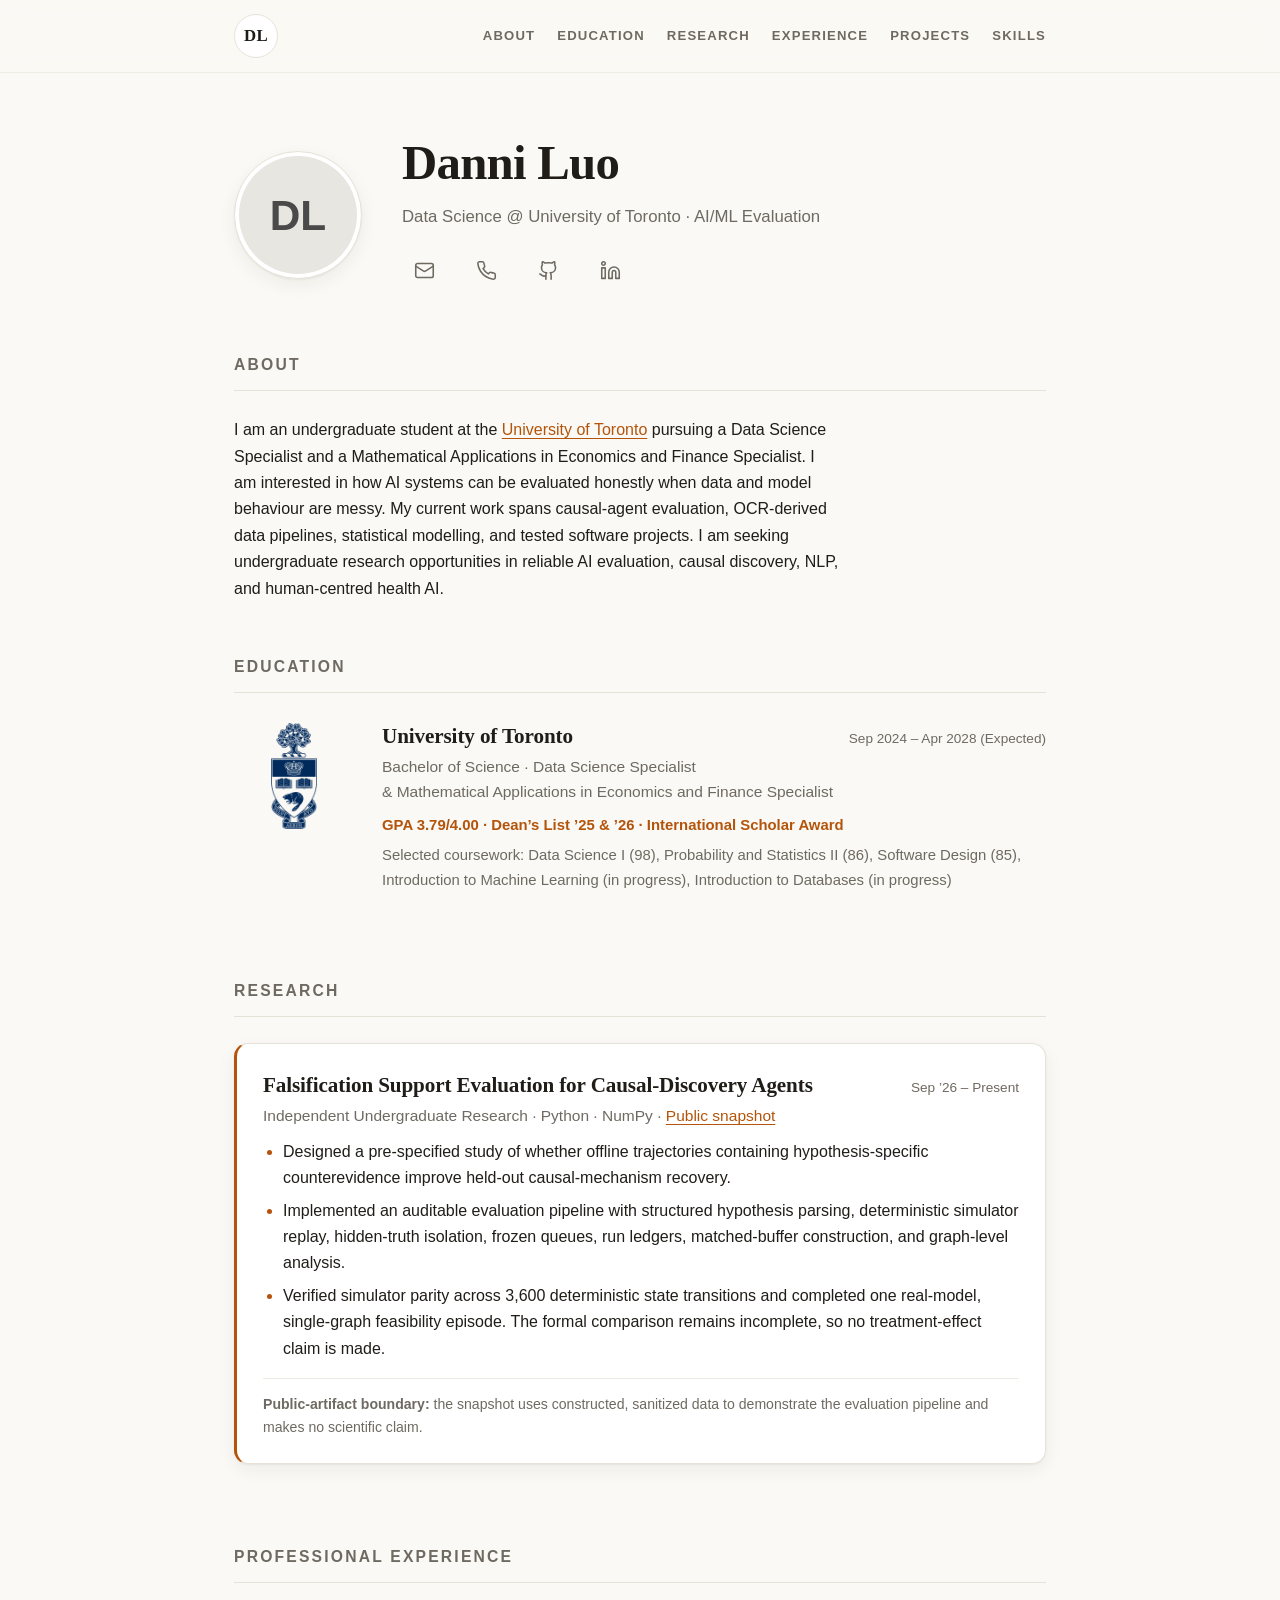
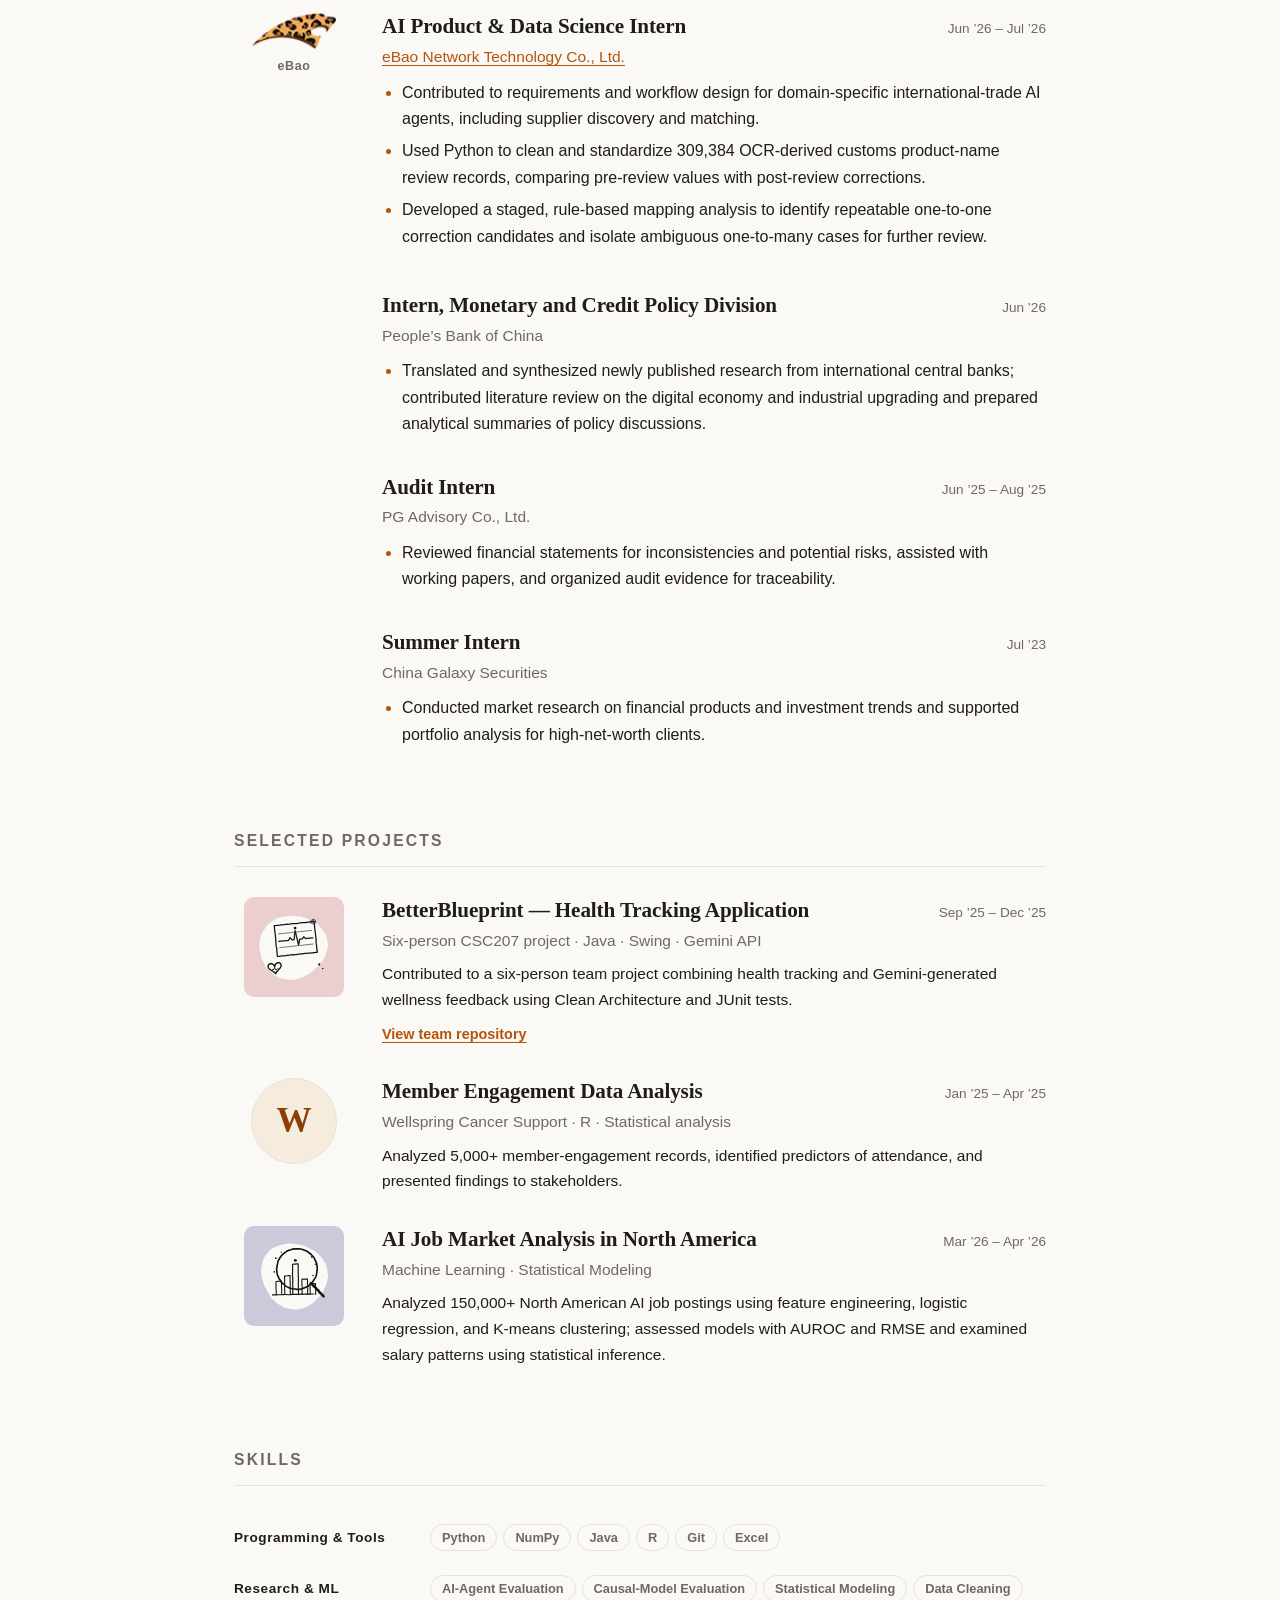
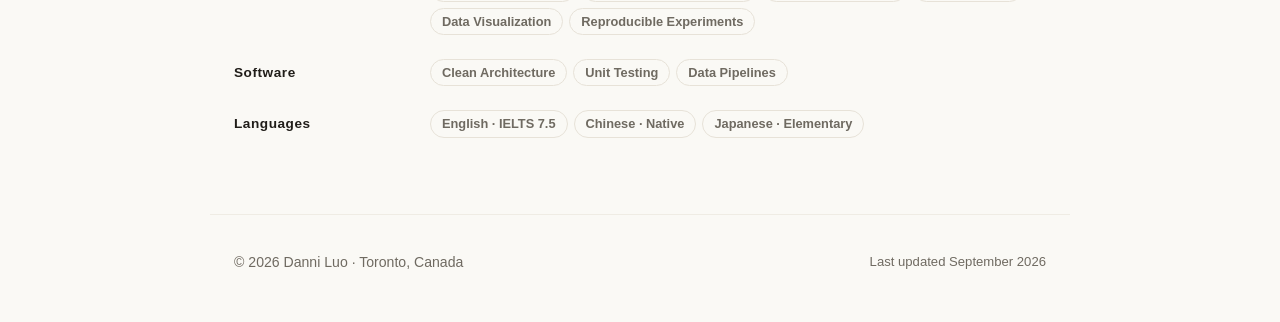
==== commit 50840844: "Update portfolio for research applications" ====
--- a/index.html
+++ b/index.html
@@ -3,15 +3,28 @@
 <head>
   <meta charset="UTF-8">
   <meta name="viewport" content="width=device-width, initial-scale=1.0">
-  <meta name="description" content="Danni Luo — Undergraduate student at the University of Toronto specializing in Data Science, with experience in AI, LLM, and agent engineering.">
+  <meta name="description" content="Danni Luo — University of Toronto undergraduate working on reproducible AI-agent evaluation, causal discovery, and data-intensive machine learning.">
   <meta property="og:title" content="Danni Luo">
-  <meta property="og:description" content="Data Science @ University of Toronto">
+  <meta property="og:description" content="Data Science at the University of Toronto · AI-agent evaluation · Causal discovery">
   <meta property="og:type" content="website">
-  <title>Danni Luo</title>
+  <meta property="og:url" content="https://danniluo1.github.io/">
+  <meta property="og:image" content="https://danniluo1.github.io/assets/og-card.png">
+  <meta property="og:image:width" content="1200">
+  <meta property="og:image:height" content="630">
+  <meta property="og:image:alt" content="Danni Luo — AI/ML Evaluation, Causal Discovery, and Data Science at the University of Toronto">
+  <meta name="twitter:card" content="summary_large_image">
+  <meta name="twitter:title" content="Danni Luo | AI/ML Evaluation &amp; Data Science">
+  <meta name="twitter:description" content="University of Toronto undergraduate working on reproducible AI-agent evaluation and causal discovery.">
+  <meta name="twitter:image" content="https://danniluo1.github.io/assets/og-card.png">
+  <meta name="theme-color" content="#faf9f5">
+  <link rel="canonical" href="https://danniluo1.github.io/">
+  <title>Danni Luo | AI/ML Evaluation &amp; Data Science</title>
   <link rel="icon" href="assets/avatar.svg" type="image/svg+xml">
   <link rel="stylesheet" href="css/style.css">
 </head>
 <body>
+
+  <a class="skip-link" href="#main-content">Skip to content</a>
 
   <div class="nav-wrap">
     <nav class="site-nav" aria-label="Page sections">
@@ -19,6 +32,7 @@
       <span class="nav-links">
         <a href="#about">About</a>
         <a href="#education">Education</a>
+        <a href="#research">Research</a>
         <a href="#experience">Experience</a>
         <a href="#projects">Projects</a>
         <a href="#skills">Skills</a>
@@ -30,34 +44,34 @@
     <div class="identity">
       <div class="avatar-wrap">
         <!-- Replace assets/avatar.svg with your photo (e.g. profile.jpg) -->
-        <img class="avatar" src="assets/avatar.svg" alt="Danni Luo" width="128" height="128">
+        <img class="avatar" src="assets/avatar.svg" alt="Illustrated portrait of Danni Luo" width="128" height="128">
       </div>
       <div class="identity-text">
         <h1>Danni Luo</h1>
-        <p class="tagline">Junior &middot; Data&nbsp;Science @ University&nbsp;of&nbsp;Toronto</p>
+        <p class="tagline">Data&nbsp;Science @ University&nbsp;of&nbsp;Toronto &middot; AI/ML&nbsp;Evaluation</p>
         <ul class="contact">
           <li><a href="mailto:luo966398@gmail.com" aria-label="Email: luo966398@gmail.com"><svg viewBox="0 0 24 24" fill="none" stroke="currentColor" stroke-width="1.8" stroke-linecap="round" stroke-linejoin="round" aria-hidden="true"><rect width="20" height="16" x="2" y="4" rx="2"/><path d="m22 7-8.97 5.7a1.94 1.94 0 0 1-2.06 0L2 7"/></svg></a></li>
           <li><a href="tel:+15875781096" aria-label="Phone: 587-578-1096"><svg viewBox="0 0 24 24" fill="none" stroke="currentColor" stroke-width="1.8" stroke-linecap="round" stroke-linejoin="round" aria-hidden="true"><path d="M22 16.92v3a2 2 0 0 1-2.18 2 19.79 19.79 0 0 1-8.63-3.07 19.5 19.5 0 0 1-6-6 19.79 19.79 0 0 1-3.07-8.67A2 2 0 0 1 4.11 2h3a2 2 0 0 1 2 1.72 12.84 12.84 0 0 0 .7 2.81 2 2 0 0 1-.45 2.11L8.09 9.91a16 16 0 0 0 6 6l1.27-1.27a2 2 0 0 1 2.11-.45 12.84 12.84 0 0 0 2.81.7A2 2 0 0 1 22 16.92z"/></svg></a></li>
-          <li><a href="https://github.com/DanniLuo1" target="_blank" rel="noopener" aria-label="GitHub profile"><svg viewBox="0 0 24 24" fill="none" stroke="currentColor" stroke-width="1.8" stroke-linecap="round" stroke-linejoin="round" aria-hidden="true"><path d="M15 22v-4a4.8 4.8 0 0 0-1-3.5c3 0 6-2 6-5.5.08-1.25-.27-2.48-1-3.5.28-1.15.28-2.35 0-3.5 0 0-1 0-3 1.5-2.64-.5-5.36-.5-8 0C6 2 5 2 5 2c-.3 1.15-.3 2.35 0 3.5A5.403 5.403 0 0 0 4 9c0 3.5 3 5.5 6 5.5-.39.49-.68 1.05-.85 1.65-.17.6-.22 1.23-.15 1.85v4"/><path d="M9 18c-4.51 2-5-2-7-2"/></svg></a></li>
-          <!-- TODO: replace href with your LinkedIn profile URL -->
-          <li><a href="#" class="placeholder" aria-label="LinkedIn profile (add link)"><svg viewBox="0 0 24 24" fill="none" stroke="currentColor" stroke-width="1.8" stroke-linecap="round" stroke-linejoin="round" aria-hidden="true"><path d="M16 8a6 6 0 0 1 6 6v7h-4v-7a2 2 0 0 0-2-2 2 2 0 0 0-2 2v7h-4v-7a6 6 0 0 1 6-6z"/><rect width="4" height="12" x="2" y="9"/><circle cx="4" cy="4" r="2"/></svg></a></li>
+          <li><a href="https://github.com/DanniLuo1" target="_blank" rel="me noopener" aria-label="GitHub profile"><svg viewBox="0 0 24 24" fill="none" stroke="currentColor" stroke-width="1.8" stroke-linecap="round" stroke-linejoin="round" aria-hidden="true"><path d="M15 22v-4a4.8 4.8 0 0 0-1-3.5c3 0 6-2 6-5.5.08-1.25-.27-2.48-1-3.5.28-1.15.28-2.35 0-3.5 0 0-1 0-3 1.5-2.64-.5-5.36-.5-8 0C6 2 5 2 5 2c-.3 1.15-.3 2.35 0 3.5A5.403 5.403 0 0 0 4 9c0 3.5 3 5.5 6 5.5-.39.49-.68 1.05-.85 1.65-.17.6-.22 1.23-.15 1.85v4"/><path d="M9 18c-4.51 2-5-2-7-2"/></svg></a></li>
+          <li><a href="https://www.linkedin.com/in/danni-luo-649698388" target="_blank" rel="me noopener" aria-label="LinkedIn profile"><svg viewBox="0 0 24 24" fill="none" stroke="currentColor" stroke-width="1.8" stroke-linecap="round" stroke-linejoin="round" aria-hidden="true"><path d="M16 8a6 6 0 0 1 6 6v7h-4v-7a2 2 0 0 0-2-2 2 2 0 0 0-2 2v7h-4v-7a6 6 0 0 1 6-6z"/><rect width="4" height="12" x="2" y="9"/><circle cx="4" cy="4" r="2"/></svg></a></li>
         </ul>
       </div>
     </div>
   </header>
 
-  <main>
+  <main id="main-content">
 
     <section id="about" class="section">
       <h2>About</h2>
       <p>
         I am an undergraduate student at the <a class="text-link" href="https://www.utoronto.ca" target="_blank" rel="noopener">University of Toronto</a> pursuing a
         Data Science Specialist and a Mathematical Applications in Economics
-        and Finance Specialist. I care about building AI systems that are
-        practical, reliable, and genuinely useful &mdash; from LLM-powered
-        applications to data pipelines that make machine learning work in the
-        real world. I am currently looking for internship and research
-        opportunities in machine learning and applied AI.
+        and Finance Specialist. I am interested in how AI systems can be
+        evaluated honestly when data and model behaviour are messy. My current
+        work spans causal-agent evaluation, OCR-derived data pipelines,
+        statistical modelling, and tested software projects. I am seeking
+        undergraduate research opportunities in reliable AI evaluation,
+        causal discovery, NLP, and human-centred health AI.
       </p>
     </section>
 
@@ -65,31 +79,44 @@
       <h2>Education</h2>
       <div class="entry with-logo">
         <div class="entry-logo">
-          <img class="logo-crest" src="assets/logos/uoft.png" alt="University of Toronto crest" loading="lazy">
+          <img class="logo-crest" src="assets/logos/uoft.png" alt="" loading="lazy">
         </div>
         <div class="entry-content">
           <div class="entry-head">
             <h3>University of Toronto</h3>
-            <span class="entry-date">Sep &rsquo;24 &ndash; Apr &rsquo;28&ast;</span>
+            <span class="entry-date">Sep 2024 &ndash; Apr 2028 (Expected)</span>
           </div>
           <p class="entry-sub">Bachelor of Science &middot; Data Science Specialist<br>&amp; Mathematical Applications in Economics and Finance Specialist</p>
           <p class="entry-meta highlights">GPA 3.79/4.00 &middot; Dean&rsquo;s List &rsquo;25 &amp; &rsquo;26 &middot; International Scholar Award</p>
-          <p class="entry-meta">Relevant coursework: Data Structures &amp; Algorithms, Probability &amp; Statistics, Machine Learning, Statistical Modeling, Microeconomics, Macroeconomics</p>
-        </div>
-      </div>
+          <p class="entry-meta">Selected coursework: Data Science I (98), Probability and Statistics II (86), Software Design (85), Introduction to Machine Learning (in progress), Introduction to Databases (in progress)</p>
+        </div>
+      </div>
+    </section>
+
+    <section id="research" class="section">
+      <h2>Research</h2>
+      <article class="entry research-feature">
+        <div class="entry-head">
+          <h3>Falsification Support Evaluation for Causal-Discovery Agents</h3>
+          <span class="entry-date">Sep &rsquo;26 &ndash; Present</span>
+        </div>
+        <p class="entry-sub">Independent Undergraduate Research &middot; Python &middot; NumPy &middot; <a class="text-link" href="https://github.com/DanniLuo1/falsification-support-eval-snapshot" target="_blank" rel="noopener">Public snapshot</a></p>
+        <ul class="entry-list">
+          <li>Designed a pre-specified study of whether offline trajectories containing hypothesis-specific counterevidence improve held-out causal-mechanism recovery.</li>
+          <li>Implemented an auditable evaluation pipeline with structured hypothesis parsing, deterministic simulator replay, hidden-truth isolation, frozen queues, run ledgers, matched-buffer construction, and graph-level analysis.</li>
+          <li>Verified simulator parity across 3,600 deterministic state transitions and completed one real-model, single-graph feasibility episode. The formal comparison remains incomplete, so no treatment-effect claim is made.</li>
+        </ul>
+        <p class="research-note"><strong>Public-artifact boundary:</strong> the snapshot uses constructed, sanitized data to demonstrate the evaluation pipeline and makes no scientific claim.</p>
+      </article>
     </section>
 
     <section id="experience" class="section">
-      <h2>Experience</h2>
-      <div class="entry with-logo">
-        <div class="entry-logo logo-stack">
+      <h2>Professional Experience</h2>
+      <div class="entry with-logo">
+        <div class="entry-logo">
           <figure class="logo-item">
-            <img class="logo-leopard" src="assets/logos/ebao.png" alt="Ebao leopard mark" loading="lazy">
-            <figcaption>Ebao</figcaption>
-          </figure>
-          <figure class="logo-item">
-            <img class="logo-ram" src="assets/logos/lingyang.png" alt="Alibaba Lingyang mark" loading="lazy">
-            <figcaption>Lingyang</figcaption>
+            <img class="logo-leopard" src="assets/logos/ebao.png" alt="" loading="lazy">
+            <figcaption>eBao</figcaption>
           </figure>
         </div>
         <div class="entry-content">
@@ -97,13 +124,46 @@
             <h3>AI Product &amp; Data Science Intern</h3>
             <span class="entry-date">Jun &rsquo;26 &ndash; Jul &rsquo;26</span>
           </div>
-          <p class="entry-sub"><a class="text-link" href="https://www.smartebao.com" target="_blank" rel="noopener">Ebao Network Technology Co., Ltd.</a> &middot; with <a class="text-link" href="https://www.lydaas.com" target="_blank" rel="noopener">Alibaba Lingyang</a></p>
+          <p class="entry-sub"><a class="text-link" href="https://www.smartebao.com" target="_blank" rel="noopener">eBao Network Technology Co., Ltd.</a></p>
           <ul class="entry-list">
-            <li>Contributed to domain-specific AI agents for international trade with Alibaba Lingyang, supporting supplier matching, OCR document processing, and intelligent business workflows.</li>
-            <li>Built Python data-processing workflows to clean, standardize, and analyze 300,000+ OCR-generated customs product records, identifying deterministic one-to-one correction mappings.</li>
-            <li>Designed methods to detect systematic OCR correction patterns and automate product-name normalization for downstream AI-enabled workflows.</li>
+            <li>Contributed to requirements and workflow design for domain-specific international-trade AI agents, including supplier discovery and matching.</li>
+            <li>Used Python to clean and standardize 309,384 OCR-derived customs product-name review records, comparing pre-review values with post-review corrections.</li>
+            <li>Developed a staged, rule-based mapping analysis to identify repeatable one-to-one correction candidates and isolate ambiguous one-to-many cases for further review.</li>
           </ul>
         </div>
+      </div>
+
+      <div class="entry compact-entry">
+        <div class="entry-head">
+          <h3>Intern, Monetary and Credit Policy Division</h3>
+          <span class="entry-date">Jun &rsquo;26</span>
+        </div>
+        <p class="entry-sub">People&rsquo;s Bank of China</p>
+        <ul class="entry-list">
+          <li>Translated and synthesized newly published research from international central banks; contributed literature review on the digital economy and industrial upgrading and prepared analytical summaries of policy discussions.</li>
+        </ul>
+      </div>
+
+      <div class="entry compact-entry">
+        <div class="entry-head">
+          <h3>Audit Intern</h3>
+          <span class="entry-date">Jun &rsquo;25 &ndash; Aug &rsquo;25</span>
+        </div>
+        <p class="entry-sub">PG Advisory Co., Ltd.</p>
+        <ul class="entry-list">
+          <li>Reviewed financial statements for inconsistencies and potential risks, assisted with working papers, and organized audit evidence for traceability.</li>
+        </ul>
+      </div>
+
+      <div class="entry compact-entry">
+        <div class="entry-head">
+          <h3>Summer Intern</h3>
+          <span class="entry-date">Jul &rsquo;23</span>
+        </div>
+        <p class="entry-sub">China Galaxy Securities</p>
+        <ul class="entry-list">
+          <li>Conducted market research on financial products and investment trends and supported portfolio analysis for high-net-worth clients.</li>
+        </ul>
       </div>
     </section>
 
@@ -112,21 +172,36 @@
 
       <div class="entry with-logo">
         <div class="entry-logo">
-          <img class="project-art-img" src="assets/projects/betterblueprint.svg" alt="Hand-drawn illustration of a blueprint sheet carrying a heartbeat pulse line, with a small heart" loading="lazy">
-        </div>
-        <div class="entry-content">
-          <div class="entry-head">
-            <h3>LLM-Powered Health Recommendation Application</h3>
+          <img class="project-art-img" src="assets/projects/betterblueprint.svg" alt="" loading="lazy">
+        </div>
+        <div class="entry-content">
+          <div class="entry-head">
+            <h3>BetterBlueprint &mdash; Health Tracking Application</h3>
             <span class="entry-date">Sep &rsquo;25 &ndash; Dec &rsquo;25</span>
           </div>
-          <p class="entry-sub">Health Agent &middot; Agentic Recommendation Algorithm</p>
-          <p class="entry-body">Developed BetterBlueprint, an AI-powered health recommendation application using Java and the Gemini API, structured with Clean Architecture and comprehensive testing.</p>
-        </div>
-      </div>
-
-      <div class="entry with-logo">
-        <div class="entry-logo">
-          <img class="project-art-img" src="assets/projects/jobmarket.svg" alt="Hand-drawn illustration of a magnifying glass reading a field of bar-chart marks" loading="lazy">
+          <p class="entry-sub">Six-person CSC207 project &middot; Java &middot; Swing &middot; Gemini API</p>
+          <p class="entry-body">Contributed to a six-person team project combining health tracking and Gemini-generated wellness feedback using Clean Architecture and JUnit tests.</p>
+          <p class="entry-actions"><a class="text-link" href="https://github.com/parthiv-2006/BetterBlueprint" target="_blank" rel="noopener">View team repository</a></p>
+        </div>
+      </div>
+
+      <div class="entry with-logo">
+        <div class="entry-logo">
+          <div class="project-mark" aria-hidden="true">W</div>
+        </div>
+        <div class="entry-content">
+          <div class="entry-head">
+            <h3>Member Engagement Data Analysis</h3>
+            <span class="entry-date">Jan &rsquo;25 &ndash; Apr &rsquo;25</span>
+          </div>
+          <p class="entry-sub">Wellspring Cancer Support &middot; R &middot; Statistical analysis</p>
+          <p class="entry-body">Analyzed 5,000+ member-engagement records, identified predictors of attendance, and presented findings to stakeholders.</p>
+        </div>
+      </div>
+
+      <div class="entry with-logo">
+        <div class="entry-logo">
+          <img class="project-art-img" src="assets/projects/jobmarket.svg" alt="" loading="lazy">
         </div>
         <div class="entry-content">
           <div class="entry-head">
@@ -134,7 +209,7 @@
             <span class="entry-date">Mar &rsquo;26 &ndash; Apr &rsquo;26</span>
           </div>
           <p class="entry-sub">Machine Learning &middot; Statistical Modeling</p>
-          <p class="entry-body">Analyzed 150,000+ AI job postings using logistic regression, classification, K-means clustering, feature engineering, AUROC/RMSE evaluation, and statistical inference.</p>
+          <p class="entry-body">Analyzed 150,000+ North American AI job postings using feature engineering, logistic regression, and K-means clustering; assessed models with AUROC and RMSE and examined salary patterns using statistical inference.</p>
         </div>
       </div>
     </section>
@@ -143,8 +218,16 @@
       <h2>Skills</h2>
       <dl class="skills">
         <div class="skill-row">
-          <dt>Profession</dt>
-          <dd><ul class="chip-row"><li>Data Cleaning</li><li>Statistical Modeling</li><li>Agent Engineering</li></ul></dd>
+          <dt>Programming &amp; Tools</dt>
+          <dd><ul class="chip-row"><li>Python</li><li>NumPy</li><li>Java</li><li>R</li><li>Git</li><li>Excel</li></ul></dd>
+        </div>
+        <div class="skill-row">
+          <dt>Research &amp; ML</dt>
+          <dd><ul class="chip-row"><li>AI-Agent Evaluation</li><li>Causal-Model Evaluation</li><li>Statistical Modeling</li><li>Data Cleaning</li><li>Data Visualization</li><li>Reproducible Experiments</li></ul></dd>
+        </div>
+        <div class="skill-row">
+          <dt>Software</dt>
+          <dd><ul class="chip-row"><li>Clean Architecture</li><li>Unit Testing</li><li>Data Pipelines</li></ul></dd>
         </div>
         <div class="skill-row">
           <dt>Languages</dt>
@@ -158,13 +241,35 @@
   <footer class="site-footer">
     <div class="footer-row">
       <p>&copy; <span id="year"></span> Danni Luo &middot; Toronto, Canada</p>
-      <p class="footer-note">Built with plain HTML &amp; CSS</p>
+      <p class="footer-note">Last updated September 2026</p>
     </div>
-    <p class="footnote">&ast; Expected graduation date</p>
   </footer>
 
   <script>
     document.getElementById("year").textContent = new Date().getFullYear();
   </script>
+  <script type="application/ld+json">
+    {
+      "@context": "https://schema.org",
+      "@type": "Person",
+      "name": "Danni Luo",
+      "url": "https://danniluo1.github.io/",
+      "email": "mailto:luo966398@gmail.com",
+      "sameAs": [
+        "https://github.com/DanniLuo1",
+        "https://www.linkedin.com/in/danni-luo-649698388"
+      ],
+      "affiliation": {
+        "@type": "CollegeOrUniversity",
+        "name": "University of Toronto"
+      },
+      "knowsAbout": [
+        "AI evaluation",
+        "Causal discovery",
+        "Data science",
+        "Statistical modeling"
+      ]
+    }
+  </script>
 </body>
 </html>
--- a/css/style.css
+++ b/css/style.css
@@ -9,7 +9,7 @@
   --surface: #ffffff;
   --text: #201d19;
   --muted: #6f6a61;
-  --faint: #9a948a;
+  --faint: #6f6a61;
   --line: #e7e2d8;
   --line-soft: #efece4;
   --accent: #b45309;
@@ -43,6 +43,24 @@
   text-rendering: optimizeLegibility;
 }
 
+.skip-link {
+  position: fixed;
+  left: 16px;
+  top: 12px;
+  z-index: 100;
+  transform: translateY(-180%);
+  background: var(--text);
+  color: var(--surface);
+  padding: 8px 12px;
+  border-radius: 6px;
+  font-size: 0.88rem;
+  text-decoration: none;
+}
+
+.skip-link:focus {
+  transform: translateY(0);
+}
+
 ::selection {
   background: var(--accent-soft);
   color: var(--accent-ink);
@@ -88,8 +106,8 @@
   letter-spacing: 0.02em;
   text-decoration: none;
   color: var(--text);
-  width: 34px;
-  height: 34px;
+  width: 44px;
+  height: 44px;
   display: inline-flex;
   align-items: center;
   justify-content: center;
@@ -201,12 +219,20 @@
   color: var(--muted);
   display: inline-flex;
   align-items: center;
-  transition: color 0.15s ease, transform 0.15s ease;
+  justify-content: center;
+  width: 44px;
+  height: 44px;
+  border: 1px solid transparent;
+  border-radius: 50%;
+  transition: color 0.15s ease, transform 0.15s ease, border-color 0.15s ease,
+    background 0.15s ease;
 }
 
 .contact a:hover {
   color: var(--accent);
   transform: translateY(-1px);
+  border-color: var(--line);
+  background: var(--surface);
 }
 
 .contact svg {
@@ -255,7 +281,7 @@
 }
 
 .section > p {
-  max-width: none;
+  max-width: 68ch;
 }
 
 /* ------------------------------- entries ------------------------------- */
@@ -373,6 +399,48 @@
 
 .entry-body {
   font-size: 0.97rem;
+}
+
+.entry-actions {
+  margin-top: 10px;
+  font-size: 0.9rem;
+  font-weight: 600;
+}
+
+.compact-entry {
+  margin-left: 148px;
+  padding-top: 4px;
+}
+
+.project-mark {
+  width: 86px;
+  height: 86px;
+  display: grid;
+  place-items: center;
+  border: 1px solid var(--line);
+  border-radius: 50%;
+  background: var(--accent-soft);
+  color: var(--accent-ink);
+  font-family: var(--serif);
+  font-size: 2.2rem;
+  font-weight: 700;
+}
+
+.research-feature {
+  background: var(--surface);
+  border: 1px solid var(--line);
+  border-left: 3px solid var(--accent);
+  border-radius: var(--radius);
+  padding: 24px 26px;
+  box-shadow: var(--shadow-card);
+}
+
+.research-note {
+  margin-top: 16px;
+  padding-top: 14px;
+  border-top: 1px solid var(--line-soft);
+  color: var(--muted);
+  font-size: 0.88rem;
 }
 
 /* ------------------------------- chips ------------------------------- */
@@ -454,9 +522,29 @@
   font-size: 0.8rem;
 }
 
-.placeholder {
-  text-decoration: none;
-  border-bottom-style: dotted;
+.not-found {
+  max-width: 680px;
+  min-height: 100vh;
+  margin: 0 auto;
+  padding: 18vh 24px 80px;
+}
+
+.not-found-code {
+  color: var(--accent);
+  font-size: 0.82rem;
+  font-weight: 700;
+  letter-spacing: 0.16em;
+}
+
+.not-found h1 {
+  margin: 6px 0 12px;
+  font-family: var(--serif);
+  font-size: clamp(2.5rem, 8vw, 4.6rem);
+  line-height: 1.05;
+}
+
+.not-found p + p {
+  margin-top: 16px;
 }
 
 /* ------------------------------- responsive ------------------------------- */
@@ -472,16 +560,10 @@
   }
 
   .nav-links {
-    flex-wrap: nowrap;
-    gap: 18px;
-    overflow-x: auto;
-    scrollbar-width: none;
-    -webkit-mask-image: linear-gradient(to right, #000 90%, transparent);
-    mask-image: linear-gradient(to right, #000 90%, transparent);
-  }
-
-  .nav-links::-webkit-scrollbar {
-    display: none;
+    flex-wrap: wrap;
+    justify-content: flex-end;
+    gap: 4px 14px;
+    overflow: visible;
   }
 
   .nav-links a {
@@ -533,6 +615,10 @@
     grid-template-columns: 1fr;
     gap: 6px;
   }
+
+  .compact-entry {
+    margin-left: 0;
+  }
 }
 
 @media (prefers-reduced-motion: reduce) {
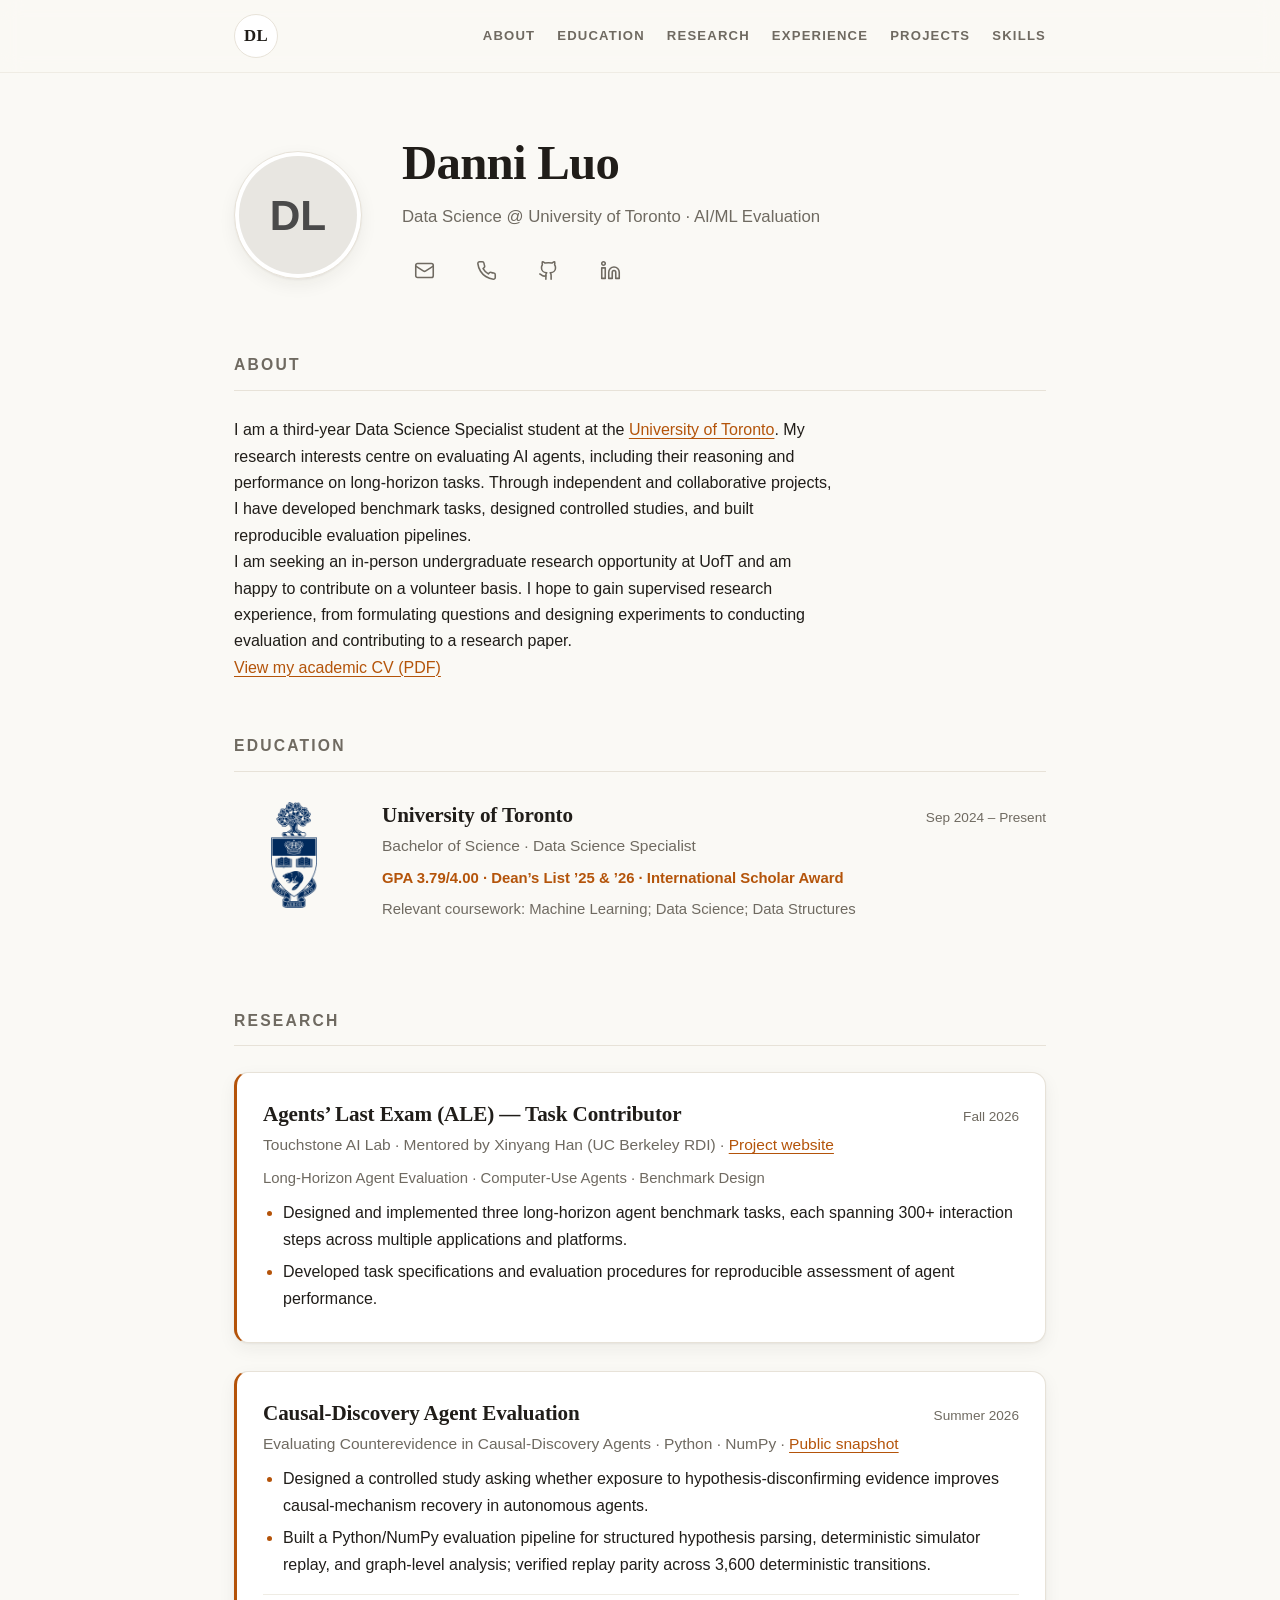
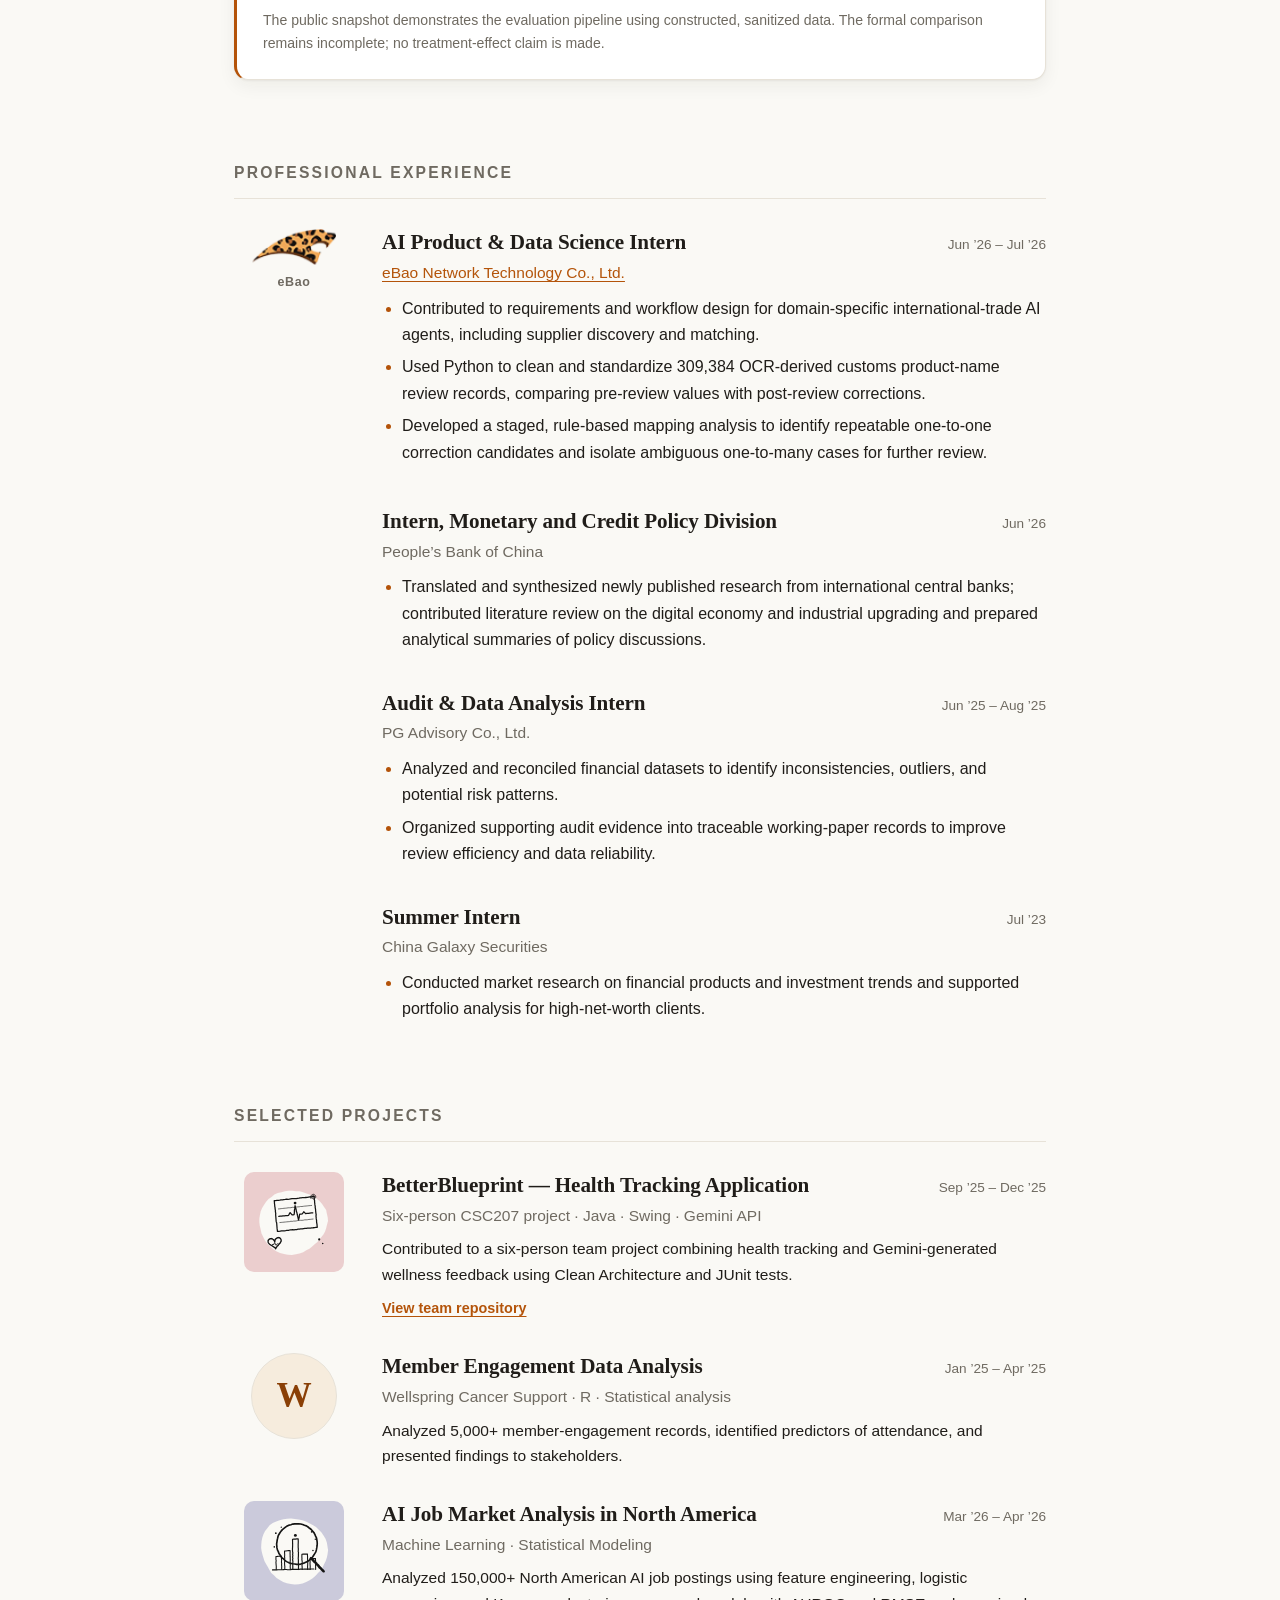
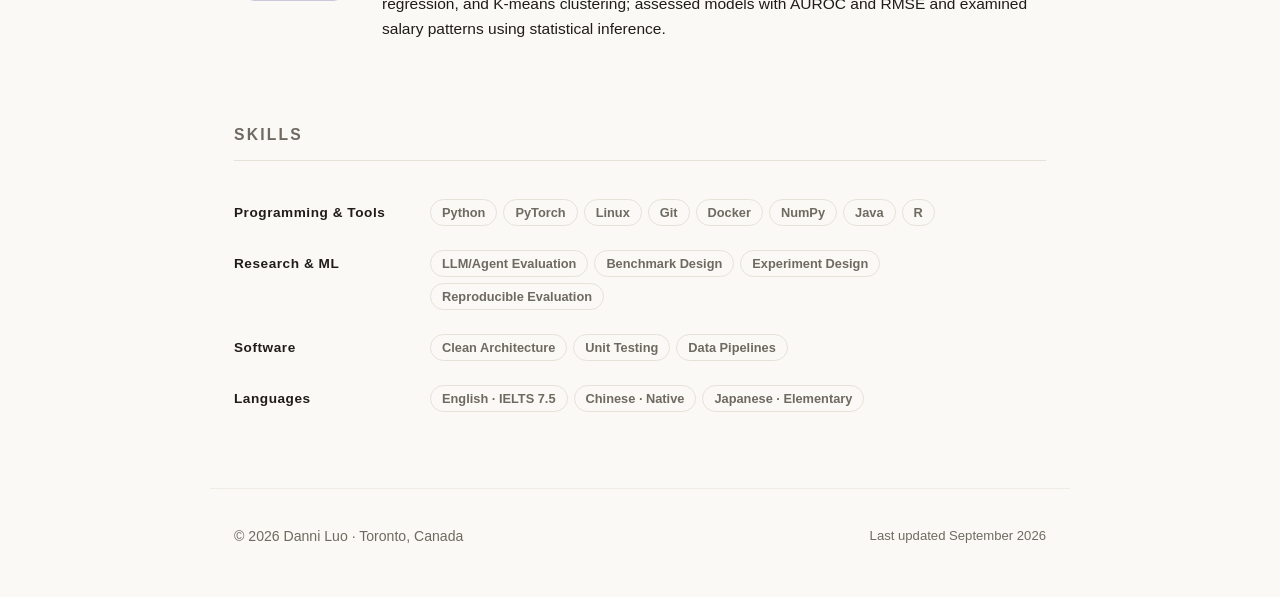
==== commit 93c0e814: "Align portfolio with final academic CV and research outreach" ====
--- a/index.html
+++ b/index.html
@@ -3,7 +3,7 @@
 <head>
   <meta charset="UTF-8">
   <meta name="viewport" content="width=device-width, initial-scale=1.0">
-  <meta name="description" content="Danni Luo — University of Toronto undergraduate working on reproducible AI-agent evaluation, causal discovery, and data-intensive machine learning.">
+  <meta name="description" content="Danni Luo — Third-year Data Science Specialist student at the University of Toronto interested in AI-agent evaluation, benchmark design, and reproducible experiments.">
   <meta property="og:title" content="Danni Luo">
   <meta property="og:description" content="Data Science at the University of Toronto · AI-agent evaluation · Causal discovery">
   <meta property="og:type" content="website">
@@ -50,7 +50,7 @@
         <h1>Danni Luo</h1>
         <p class="tagline">Data&nbsp;Science @ University&nbsp;of&nbsp;Toronto &middot; AI/ML&nbsp;Evaluation</p>
         <ul class="contact">
-          <li><a href="mailto:luo966398@gmail.com" aria-label="Email: luo966398@gmail.com"><svg viewBox="0 0 24 24" fill="none" stroke="currentColor" stroke-width="1.8" stroke-linecap="round" stroke-linejoin="round" aria-hidden="true"><rect width="20" height="16" x="2" y="4" rx="2"/><path d="m22 7-8.97 5.7a1.94 1.94 0 0 1-2.06 0L2 7"/></svg></a></li>
+          <li><a href="mailto:danni.luo@mail.utoronto.ca" aria-label="Email: danni.luo@mail.utoronto.ca"><svg viewBox="0 0 24 24" fill="none" stroke="currentColor" stroke-width="1.8" stroke-linecap="round" stroke-linejoin="round" aria-hidden="true"><rect width="20" height="16" x="2" y="4" rx="2"/><path d="m22 7-8.97 5.7a1.94 1.94 0 0 1-2.06 0L2 7"/></svg></a></li>
           <li><a href="tel:+15875781096" aria-label="Phone: 587-578-1096"><svg viewBox="0 0 24 24" fill="none" stroke="currentColor" stroke-width="1.8" stroke-linecap="round" stroke-linejoin="round" aria-hidden="true"><path d="M22 16.92v3a2 2 0 0 1-2.18 2 19.79 19.79 0 0 1-8.63-3.07 19.5 19.5 0 0 1-6-6 19.79 19.79 0 0 1-3.07-8.67A2 2 0 0 1 4.11 2h3a2 2 0 0 1 2 1.72 12.84 12.84 0 0 0 .7 2.81 2 2 0 0 1-.45 2.11L8.09 9.91a16 16 0 0 0 6 6l1.27-1.27a2 2 0 0 1 2.11-.45 12.84 12.84 0 0 0 2.81.7A2 2 0 0 1 22 16.92z"/></svg></a></li>
           <li><a href="https://github.com/DanniLuo1" target="_blank" rel="me noopener" aria-label="GitHub profile"><svg viewBox="0 0 24 24" fill="none" stroke="currentColor" stroke-width="1.8" stroke-linecap="round" stroke-linejoin="round" aria-hidden="true"><path d="M15 22v-4a4.8 4.8 0 0 0-1-3.5c3 0 6-2 6-5.5.08-1.25-.27-2.48-1-3.5.28-1.15.28-2.35 0-3.5 0 0-1 0-3 1.5-2.64-.5-5.36-.5-8 0C6 2 5 2 5 2c-.3 1.15-.3 2.35 0 3.5A5.403 5.403 0 0 0 4 9c0 3.5 3 5.5 6 5.5-.39.49-.68 1.05-.85 1.65-.17.6-.22 1.23-.15 1.85v4"/><path d="M9 18c-4.51 2-5-2-7-2"/></svg></a></li>
           <li><a href="https://www.linkedin.com/in/danni-luo-649698388" target="_blank" rel="me noopener" aria-label="LinkedIn profile"><svg viewBox="0 0 24 24" fill="none" stroke="currentColor" stroke-width="1.8" stroke-linecap="round" stroke-linejoin="round" aria-hidden="true"><path d="M16 8a6 6 0 0 1 6 6v7h-4v-7a2 2 0 0 0-2-2 2 2 0 0 0-2 2v7h-4v-7a6 6 0 0 1 6-6z"/><rect width="4" height="12" x="2" y="9"/><circle cx="4" cy="4" r="2"/></svg></a></li>
@@ -63,16 +63,9 @@
 
     <section id="about" class="section">
       <h2>About</h2>
-      <p>
-        I am an undergraduate student at the <a class="text-link" href="https://www.utoronto.ca" target="_blank" rel="noopener">University of Toronto</a> pursuing a
-        Data Science Specialist and a Mathematical Applications in Economics
-        and Finance Specialist. I am interested in how AI systems can be
-        evaluated honestly when data and model behaviour are messy. My current
-        work spans causal-agent evaluation, OCR-derived data pipelines,
-        statistical modelling, and tested software projects. I am seeking
-        undergraduate research opportunities in reliable AI evaluation,
-        causal discovery, NLP, and human-centred health AI.
-      </p>
+      <p>I am a third-year Data Science Specialist student at the <a class="text-link" href="https://www.utoronto.ca" target="_blank" rel="noopener">University of Toronto</a>. My research interests centre on evaluating AI agents, including their reasoning and performance on long-horizon tasks. Through independent and collaborative projects, I have developed benchmark tasks, designed controlled studies, and built reproducible evaluation pipelines.</p>
+      <p>I am seeking an in-person undergraduate research opportunity at UofT and am happy to contribute on a volunteer basis. I hope to gain supervised research experience, from formulating questions and designing experiments to conducting evaluation and contributing to a research paper.</p>
+      <p><a class="text-link" href="https://drive.google.com/file/d/1arknX6bHGOY50StVoyc1Bnw7orQfIH9K/view?usp=drivesdk" target="_blank" rel="noopener">View my academic CV (PDF)</a></p>
     </section>
 
     <section id="education" class="section">
@@ -84,11 +77,11 @@
         <div class="entry-content">
           <div class="entry-head">
             <h3>University of Toronto</h3>
-            <span class="entry-date">Sep 2024 &ndash; Apr 2028 (Expected)</span>
-          </div>
-          <p class="entry-sub">Bachelor of Science &middot; Data Science Specialist<br>&amp; Mathematical Applications in Economics and Finance Specialist</p>
+            <span class="entry-date">Sep 2024 &ndash; Present</span>
+          </div>
+          <p class="entry-sub">Bachelor of Science &middot; Data Science Specialist</p>
           <p class="entry-meta highlights">GPA 3.79/4.00 &middot; Dean&rsquo;s List &rsquo;25 &amp; &rsquo;26 &middot; International Scholar Award</p>
-          <p class="entry-meta">Selected coursework: Data Science I (98), Probability and Statistics II (86), Software Design (85), Introduction to Machine Learning (in progress), Introduction to Databases (in progress)</p>
+          <p class="entry-meta">Relevant coursework: Machine Learning; Data Science; Data Structures</p>
         </div>
       </div>
     </section>
@@ -97,16 +90,27 @@
       <h2>Research</h2>
       <article class="entry research-feature">
         <div class="entry-head">
-          <h3>Falsification Support Evaluation for Causal-Discovery Agents</h3>
-          <span class="entry-date">Sep &rsquo;26 &ndash; Present</span>
-        </div>
-        <p class="entry-sub">Independent Undergraduate Research &middot; Python &middot; NumPy &middot; <a class="text-link" href="https://github.com/DanniLuo1/falsification-support-eval-snapshot" target="_blank" rel="noopener">Public snapshot</a></p>
-        <ul class="entry-list">
-          <li>Designed a pre-specified study of whether offline trajectories containing hypothesis-specific counterevidence improve held-out causal-mechanism recovery.</li>
-          <li>Implemented an auditable evaluation pipeline with structured hypothesis parsing, deterministic simulator replay, hidden-truth isolation, frozen queues, run ledgers, matched-buffer construction, and graph-level analysis.</li>
-          <li>Verified simulator parity across 3,600 deterministic state transitions and completed one real-model, single-graph feasibility episode. The formal comparison remains incomplete, so no treatment-effect claim is made.</li>
-        </ul>
-        <p class="research-note"><strong>Public-artifact boundary:</strong> the snapshot uses constructed, sanitized data to demonstrate the evaluation pipeline and makes no scientific claim.</p>
+          <h3>Agents&rsquo; Last Exam (ALE) &mdash; Task Contributor</h3>
+          <span class="entry-date">Fall 2026</span>
+        </div>
+        <p class="entry-sub">Touchstone AI Lab &middot; Mentored by Xinyang Han (UC Berkeley RDI) &middot; <a class="text-link" href="https://agents-last-exam.org" target="_blank" rel="noopener">Project website</a></p>
+        <p class="entry-meta">Long-Horizon Agent Evaluation &middot; Computer-Use Agents &middot; Benchmark Design</p>
+        <ul class="entry-list">
+          <li>Designed and implemented three long-horizon agent benchmark tasks, each spanning 300+ interaction steps across multiple applications and platforms.</li>
+          <li>Developed task specifications and evaluation procedures for reproducible assessment of agent performance.</li>
+        </ul>
+      </article>
+      <article class="entry research-feature">
+        <div class="entry-head">
+          <h3>Causal-Discovery Agent Evaluation</h3>
+          <span class="entry-date">Summer 2026</span>
+        </div>
+        <p class="entry-sub">Evaluating Counterevidence in Causal-Discovery Agents &middot; Python &middot; NumPy &middot; <a class="text-link" href="https://github.com/DanniLuo1/falsification-support-eval-snapshot" target="_blank" rel="noopener">Public snapshot</a></p>
+        <ul class="entry-list">
+          <li>Designed a controlled study asking whether exposure to hypothesis-disconfirming evidence improves causal-mechanism recovery in autonomous agents.</li>
+          <li>Built a Python/NumPy evaluation pipeline for structured hypothesis parsing, deterministic simulator replay, and graph-level analysis; verified replay parity across 3,600 deterministic transitions.</li>
+        </ul>
+        <p class="research-note">The public snapshot demonstrates the evaluation pipeline using constructed, sanitized data. The formal comparison remains incomplete; no treatment-effect claim is made.</p>
       </article>
     </section>
 
@@ -146,12 +150,13 @@
 
       <div class="entry compact-entry">
         <div class="entry-head">
-          <h3>Audit Intern</h3>
+          <h3>Audit &amp; Data Analysis Intern</h3>
           <span class="entry-date">Jun &rsquo;25 &ndash; Aug &rsquo;25</span>
         </div>
         <p class="entry-sub">PG Advisory Co., Ltd.</p>
         <ul class="entry-list">
-          <li>Reviewed financial statements for inconsistencies and potential risks, assisted with working papers, and organized audit evidence for traceability.</li>
+          <li>Analyzed and reconciled financial datasets to identify inconsistencies, outliers, and potential risk patterns.</li>
+          <li>Organized supporting audit evidence into traceable working-paper records to improve review efficiency and data reliability.</li>
         </ul>
       </div>
 
@@ -219,11 +224,11 @@
       <dl class="skills">
         <div class="skill-row">
           <dt>Programming &amp; Tools</dt>
-          <dd><ul class="chip-row"><li>Python</li><li>NumPy</li><li>Java</li><li>R</li><li>Git</li><li>Excel</li></ul></dd>
+          <dd><ul class="chip-row"><li>Python</li><li>PyTorch</li><li>Linux</li><li>Git</li><li>Docker</li><li>NumPy</li><li>Java</li><li>R</li></ul></dd>
         </div>
         <div class="skill-row">
           <dt>Research &amp; ML</dt>
-          <dd><ul class="chip-row"><li>AI-Agent Evaluation</li><li>Causal-Model Evaluation</li><li>Statistical Modeling</li><li>Data Cleaning</li><li>Data Visualization</li><li>Reproducible Experiments</li></ul></dd>
+          <dd><ul class="chip-row"><li>LLM/Agent Evaluation</li><li>Benchmark Design</li><li>Experiment Design</li><li>Reproducible Evaluation</li></ul></dd>
         </div>
         <div class="skill-row">
           <dt>Software</dt>
@@ -254,7 +259,7 @@
       "@type": "Person",
       "name": "Danni Luo",
       "url": "https://danniluo1.github.io/",
-      "email": "mailto:luo966398@gmail.com",
+      "email": "mailto:danni.luo@mail.utoronto.ca",
       "sameAs": [
         "https://github.com/DanniLuo1",
         "https://www.linkedin.com/in/danni-luo-649698388"
